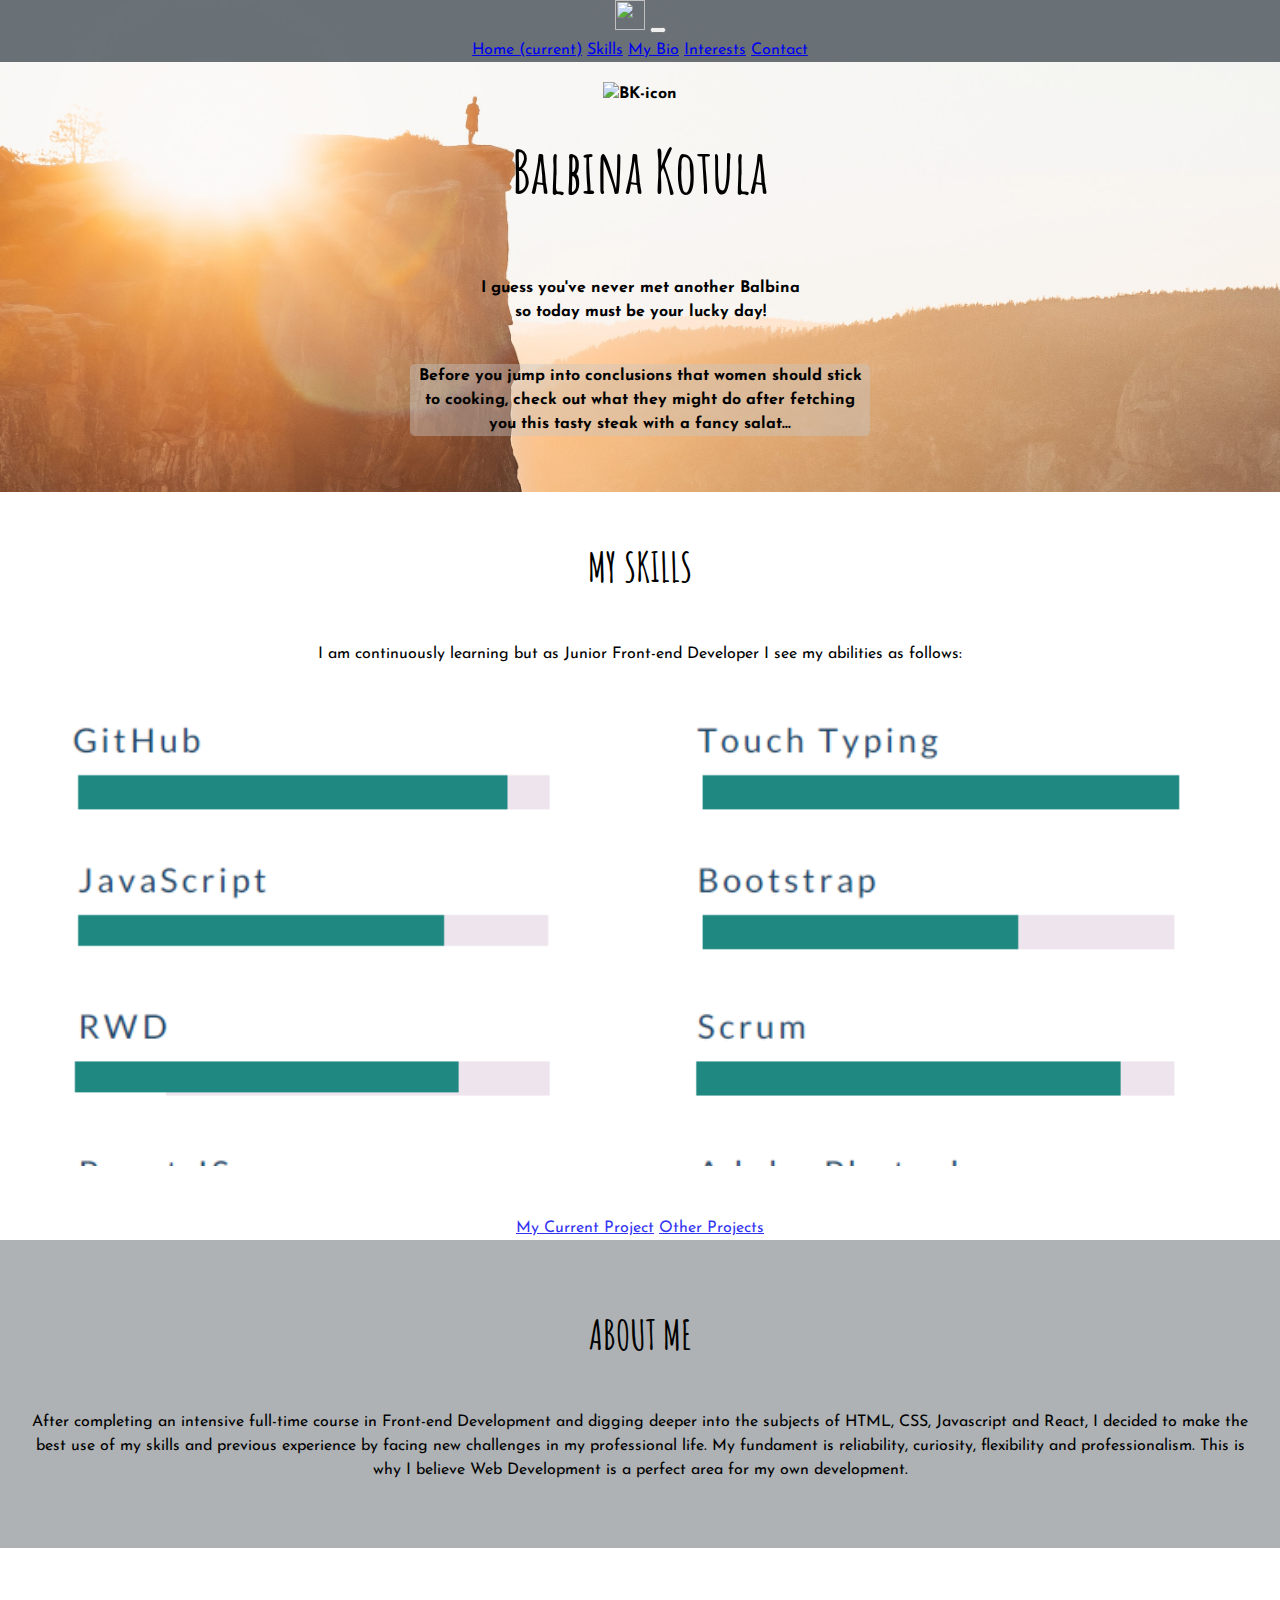
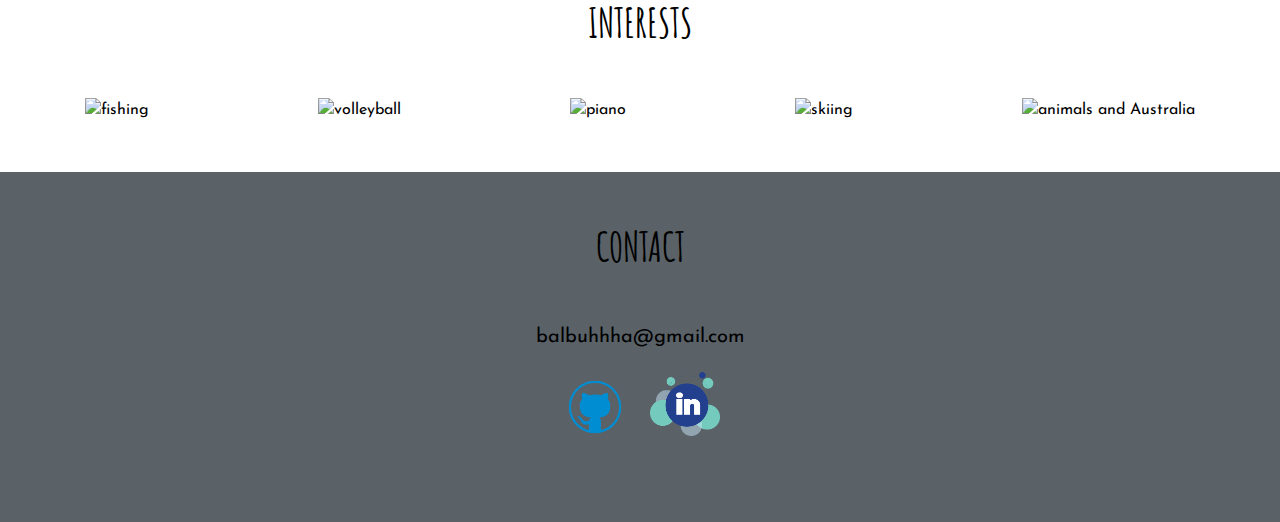
==== index.html @ 908f4a0d "added content in footer" ====
<!DOCTYPE html>
<html lang="en">

<head>
  <meta charset="UTF-8">
  <meta name="viewport" content="width=device-width, initial-scale=1.0">
  <meta http-equiv="X-UA-Compatible" content="ie=edge">
  <title>Balbina Kotula</title>
  <link rel="stylesheet" href="https://stackpath.bootstrapcdn.com/bootstrap/4.1.3/css/bootstrap.min.css" integrity="sha384-MCw98/SFnGE8fJT3GXwEOngsV7Zt27NXFoaoApmYm81iuXoPkFOJwJ8ERdknLPMO"
    crossorigin="anonymous">
  <link rel="stylesheet" href="normalize.css">
  <link rel="stylesheet" href="main.css">
  <link href="https://fonts.googleapis.com/css?family=Josefin+Sans" rel="stylesheet">
  <link href="https://fonts.googleapis.com/css?family=Amatic+SC" rel="stylesheet">



</head>

<body>
  <div class="parallax background-01">
    <nav class="navbar sticky-top navbar-expand-lg navbar-dark">
      <a class="navbar-brand">
        <img src="images/BK-icon.png" width="30" height="30" alt="">
      </a>
      <button class="navbar-toggler" type="button" data-toggle="collapse" data-target="#navbarNavAltMarkup"
        aria-controls="navbarNavAltMarkup" aria-expanded="false" aria-label="Toggle navigation">
        <span class="navbar-toggler-icon"></span>
      </button>
      <div class="collapse navbar-collapse" id="navbarNavAltMarkup">
        <div class="navbar-nav">
          <a class="nav-item nav-link active" href="#header">Home <span class="sr-only">(current)</span></a>
          <a class="nav-item nav-link" href="#skills">Skills</a>
          <a class="nav-item nav-link" href="#about-me">My Bio</a>
          <a class="nav-item nav-link" href="#interests">Interests</a>
          <a class="nav-item nav-link" href="#contact">Contact</a>
        </div>
      </div>
    </nav>

    <header>
      <div id="header">
        <img src="images/BK-icon.png" alt="BK-icon">
        <h1>Balbina Kotula</h1>
        <p>I guess you've never met another Balbina <br>so today must be your lucky day!<br><br></p>
        <div class="header__introduction">
          <p>Before you jump into conclusions that women should stick to cooking,
            check out what they might do after fetching you this tasty steak with a fancy salat...</p>
        </div>
      </div>
    </header>

  </div>

  <main>
    <div id="skills">
      <div class="background-02">
        <div class="skills">
          <h2>MY SKILLS</h2>
          <p>I am continuously learning but as Junior Front-end Developer I see my abilities as follows:</p>
          <div class="skills__img">
          </div>
        </div>
        <div class="skills__links">
          <a href="http://krety-zaglady.jfdd10.is-academy.pl/" class="btn btn-dark btn-lg btn-block" role="button">My
            Current
            Project</a>
          <a href="https://github.com/Balbuhhha" class="btn btn-secondary btn-lg btn-block" role="button">Other
            Projects</a>
        </div>
      </div>
    </div>
  </main>

  <section>
    <div id="about-me">
      <div class="about-me__content">
        <h2>ABOUT ME</h2>
        <p>After completing an intensive full-time course in Front-end Development and digging deeper into the subjects
          of HTML, CSS, Javascript and React, I decided to make the best use of my skills and previous experience by
          facing new challenges in my professional life.
          My fundament is reliability, curiosity, flexibility and professionalism. This is why I believe Web
          Development is a perfect area for my own development.</p>
      </div>
    </div>
  </section>

  <section>
    <div id="interests">
      <span>
        <h2>INTERESTS</h2>
      </span>
      <img src="images/01.fishing.png" alt="fishing">
      <img src="images/02.volleyball.png" alt="volleyball">
      <img src="images/03. piano.png" alt="piano">
      <img src="images/04.skiing.png" alt="skiing">
      <img src="images/05. Australia and animals.png" alt="animals and Australia">
    </div>
  </section>


  <footer>
    <div id="contact">
      <span>
        <h2>CONTACT</h2>
      </span>
      <span>
        <a>balbuhhha@gmail.com</a>
      </span>
      <a href="http://github.com/Balbuhhha" class="github"><img src="images/if_github_683980.png"></a>
      <a href="http://linkedin.com/in/balbina-kotula-26346074" class="linkedin"><img src="images/linkedin_logo.png"></a>
    </div>
  </footer>



  <script src="https://code.jquery.com/jquery-3.3.1.slim.min.js" integrity="sha384-q8i/X+965DzO0rT7abK41JStQIAqVgRVzpbzo5smXKp4YfRvH+8abtTE1Pi6jizo"
    crossorigin="anonymous"></script>
  <script src="https://cdnjs.cloudflare.com/ajax/libs/popper.js/1.14.3/umd/popper.min.js" integrity="sha384-ZMP7rVo3mIykV+2+9J3UJ46jBk0WLaUAdn689aCwoqbBJiSnjAK/l8WvCWPIPm49"
    crossorigin="anonymous"></script>
  <script src="https://stackpath.bootstrapcdn.com/bootstrap/4.1.3/js/bootstrap.min.js" integrity="sha384-ChfqqxuZUCnJSK3+MXmPNIyE6ZbWh2IMqE241rYiqJxyMiZ6OW/JmZQ5stwEULTy"
    crossorigin="anonymous"></script>
</body>

</html>
---- main.css ----
body {
    font-family: 'Josefin Sans', sans-serif;
    font-size: 16px;
    line-height: 1.5;
    letter-spacing: 0px;
    text-align: center;
}

.background-01 {
    background: url(images/body\ background.jpg) no-repeat center;
    background-size: cover;
    display: flex;
    flex-direction: column;
    align-items: center;
}

.background-02 {
  background: white;
}

nav {
    width: 100%;
    background-color: rgba(90,98,104,.9);
    
}

a[class^="btn btn-"] {
  width: 300px;
  opacity: 0.8;
  margin: 0 auto;
  margin-bottom: 30px;
}

.skills__img {
  width: 100%;
  height: 50vh; /*sprawdź co innego tu można, żeby się nie rozciągało przy każdej zmianie*/
  background: url("images/skills__img.png") no-repeat center;
  background-size: 100%; 
  margin: 50px auto;
}

h1, h2 {
    font-weight: bold;
    font-family: 'Amatic SC', cursive;
    font-size: 60px;
    line-height: 50px;
    letter-spacing: 0px;
    margin-bottom: 80px;
}

h2 {
  margin: 50px auto;
  font-size: 40px;
}

header {
  margin-top: 20px;
  margin: 0 auto;
  margin-bottom: 20px;
  padding: 20px;
  font-weight: bold;
  box-sizing: border-box;
  text-align: center;
  max-width: 500px;
}

.header__introduction {
    background-color: rgba(200,200,200,0.4);
    border-radius: 5px;
}

section:first-of-type {
  width: 100%;
  height: auto;
  background-color: rgb(174, 178, 180);
} 

.about-me__content {
  padding: 20px;
  padding-bottom: 50px;
}

section:last-of-type {
  width: 100%;
  height: auto;
  background-color: #fff;
  padding-bottom: 50px;
}

#interests {
  display: flex;
  flex-wrap: wrap;
  justify-content: space-around;
  align-items: center;
}
#interests span, #contact span {
  width: 100%;
  display: block;
}
#interests > img {
  position: relative;
  display: block;
}

footer {
  width: 100%;
  height: auto;
  background-color: rgba(90,98,104);
  padding-bottom: 50px;
} 

#contact {
  display: flex;
  flex-wrap: wrap;
  justify-content: center;
}

footer a {
  display: block;
  font-family: 'Josefin Sans', sans-serif;
  font-size: 20px;
  line-height: 1.5;
  letter-spacing: 0px;
  margin-bottom: 20px;
}

footer img {
  width: 70px;
  margin: 0 10px;
}
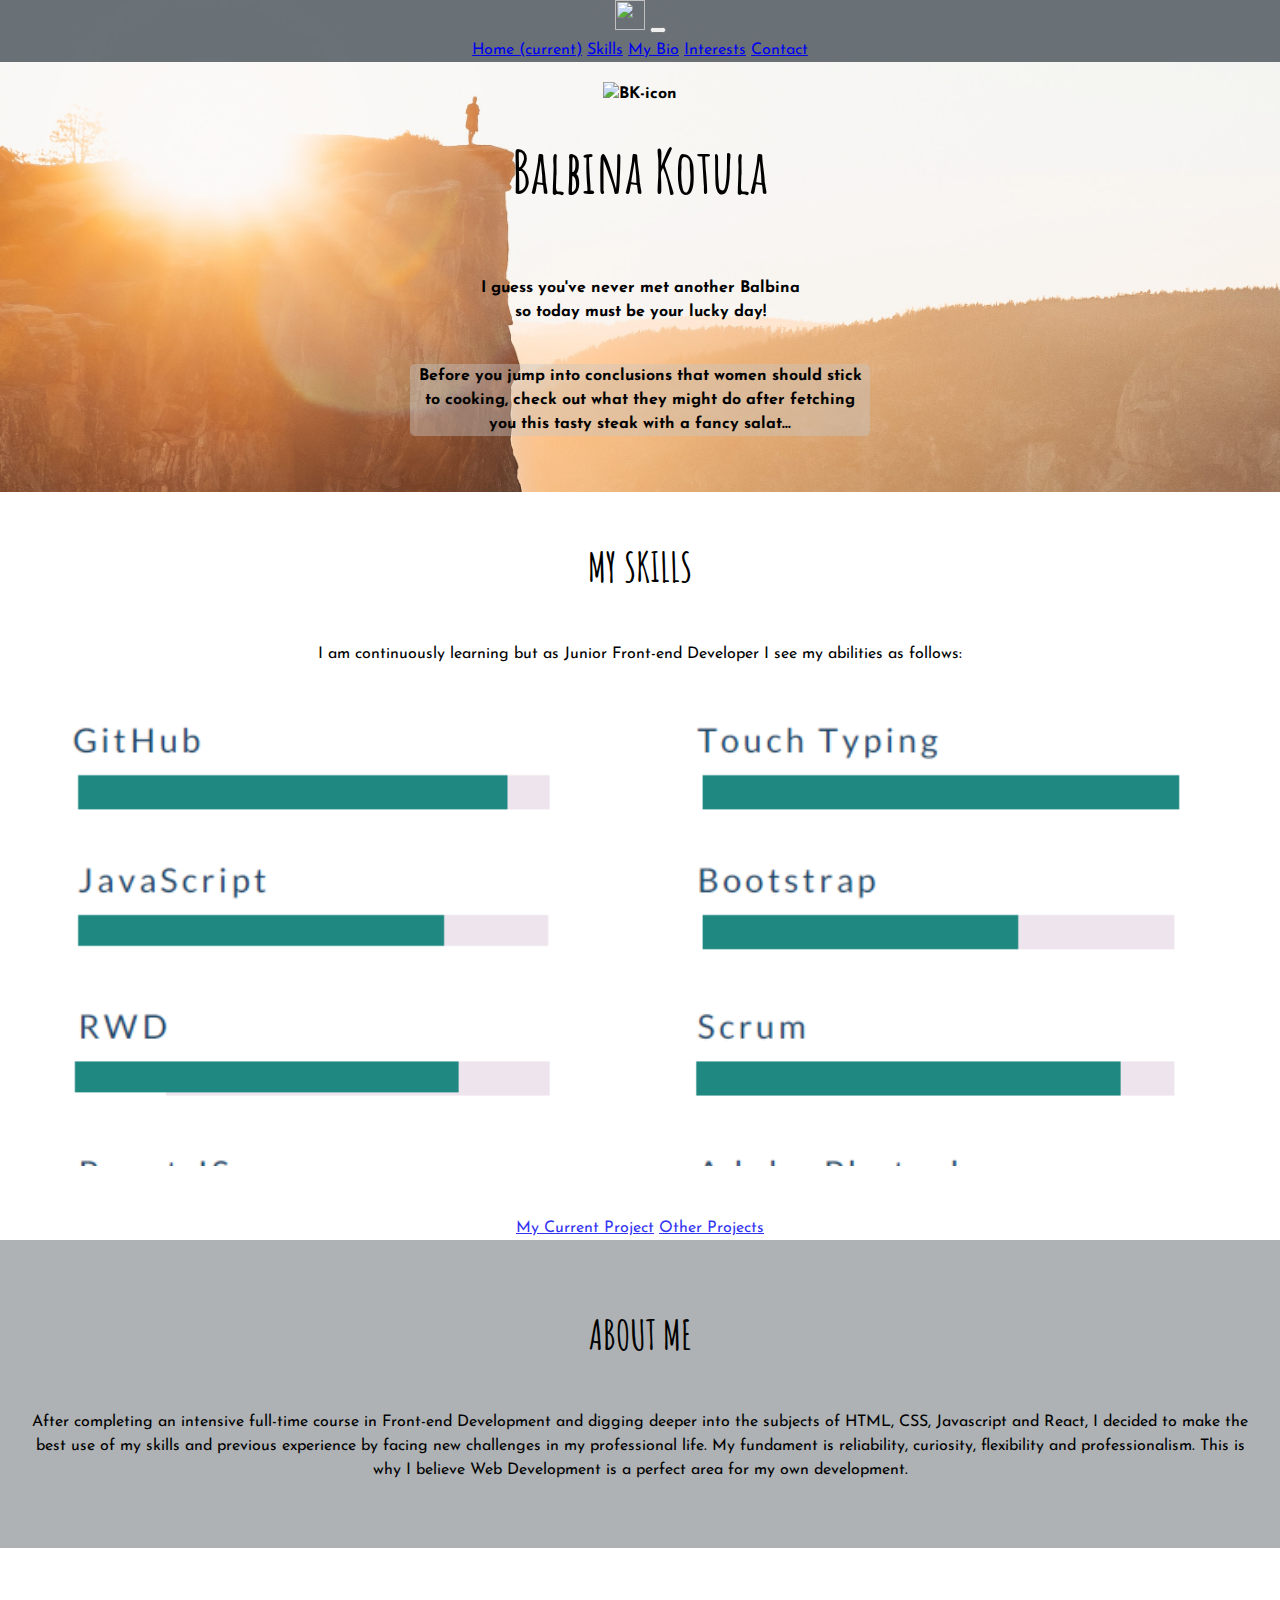
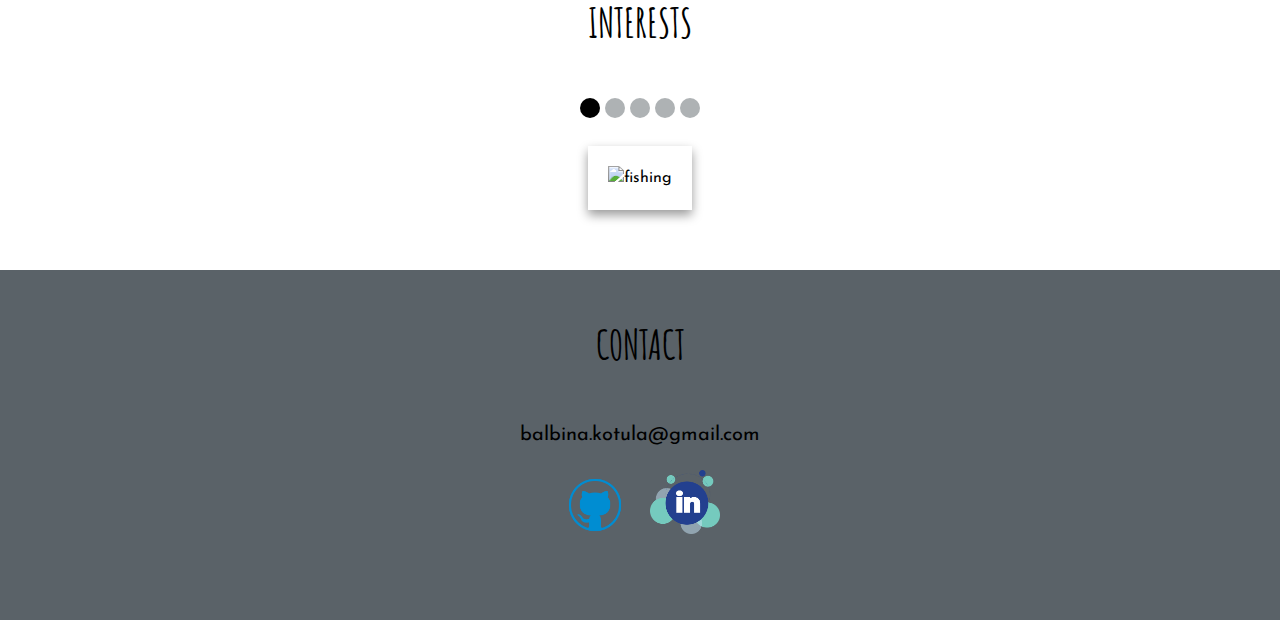
==== commit 02e454ec: "interests slider navigation and items prepared" ====
--- a/index.html
+++ b/index.html
@@ -90,11 +90,25 @@
       <span>
         <h2>INTERESTS</h2>
       </span>
-      <img src="images/01.fishing.png" alt="fishing">
-      <img src="images/02.volleyball.png" alt="volleyball">
-      <img src="images/03. piano.png" alt="piano">
-      <img src="images/04.skiing.png" alt="skiing">
-      <img src="images/05. Australia and animals.png" alt="animals and Australia">
+
+      <div class="interests__navigation">
+        <span class="active"></span>
+        <span></span>
+        <span></span>
+        <span></span>
+        <span></span>
+      </div>
+      <div class="interests__carousel">
+        <div class="interests__previous-button"></div>
+        <div class="interests__next-button"></div>
+        <div class="interests-items">
+        <img src="images/01.fishing.png" alt="fishing">
+        <img src="images/02.volleyball.png" alt="volleyball">
+        <img src="images/03. piano.png" alt="piano">
+        <img src="images/04.skiing.png" alt="skiing">
+        <img src="images/05. Australia and animals.png" alt="animals and Australia">
+      </div>
+      </div>
     </div>
   </section>
 
@@ -105,7 +119,7 @@
         <h2>CONTACT</h2>
       </span>
       <span>
-        <a>balbuhhha@gmail.com</a>
+        <a>balbina.kotula@gmail.com</a>
       </span>
       <a href="http://github.com/Balbuhhha" class="github"><img src="images/if_github_683980.png"></a>
       <a href="http://linkedin.com/in/balbina-kotula-26346074" class="linkedin"><img src="images/linkedin_logo.png"></a>
--- a/main.css
+++ b/main.css
@@ -89,17 +89,70 @@
 
 #interests {
   display: flex;
+  flex-direction: column;
   flex-wrap: wrap;
   justify-content: space-around;
   align-items: center;
 }
-#interests span, #contact span {
+#contact span {
   width: 100%;
   display: block;
 }
 #interests > img {
   position: relative;
   display: block;
+}
+
+.interests__navigation span {
+  padding: 10px;
+  margin-bottom: 20px;
+  display: inline-block;
+  background: rgb(174, 178, 180);
+  border-radius: 50px;
+}
+
+.interests__navigation .active {
+  background: black;
+}
+
+.interests__next-button {
+  border-left-color: rgba(90,98,104);
+  right: -30px;
+}
+
+.interests__previous-button {
+  border-right-color: rgba(90,98,104);
+  left: -40px;
+}
+
+.interests__carousel {
+  position: relative;
+}
+
+.interests-items img {
+  display: none;
+  background: white;
+  padding: 20px;
+  box-sizing: border-box;
+  width: 100%;
+  margin-bottom: 10px;
+  box-shadow: 0 5px 10px rgba(0,0,0,0.4);
+}
+
+.interests-items img:first-child {
+  display: block;
+  opacity: 1;
+  animation: show 3s;
+}
+
+@keyframes show {
+  0% {
+    opacity: 0;
+  }
+
+  100% {
+    opacity: 1;
+  }
 }
 
 footer {
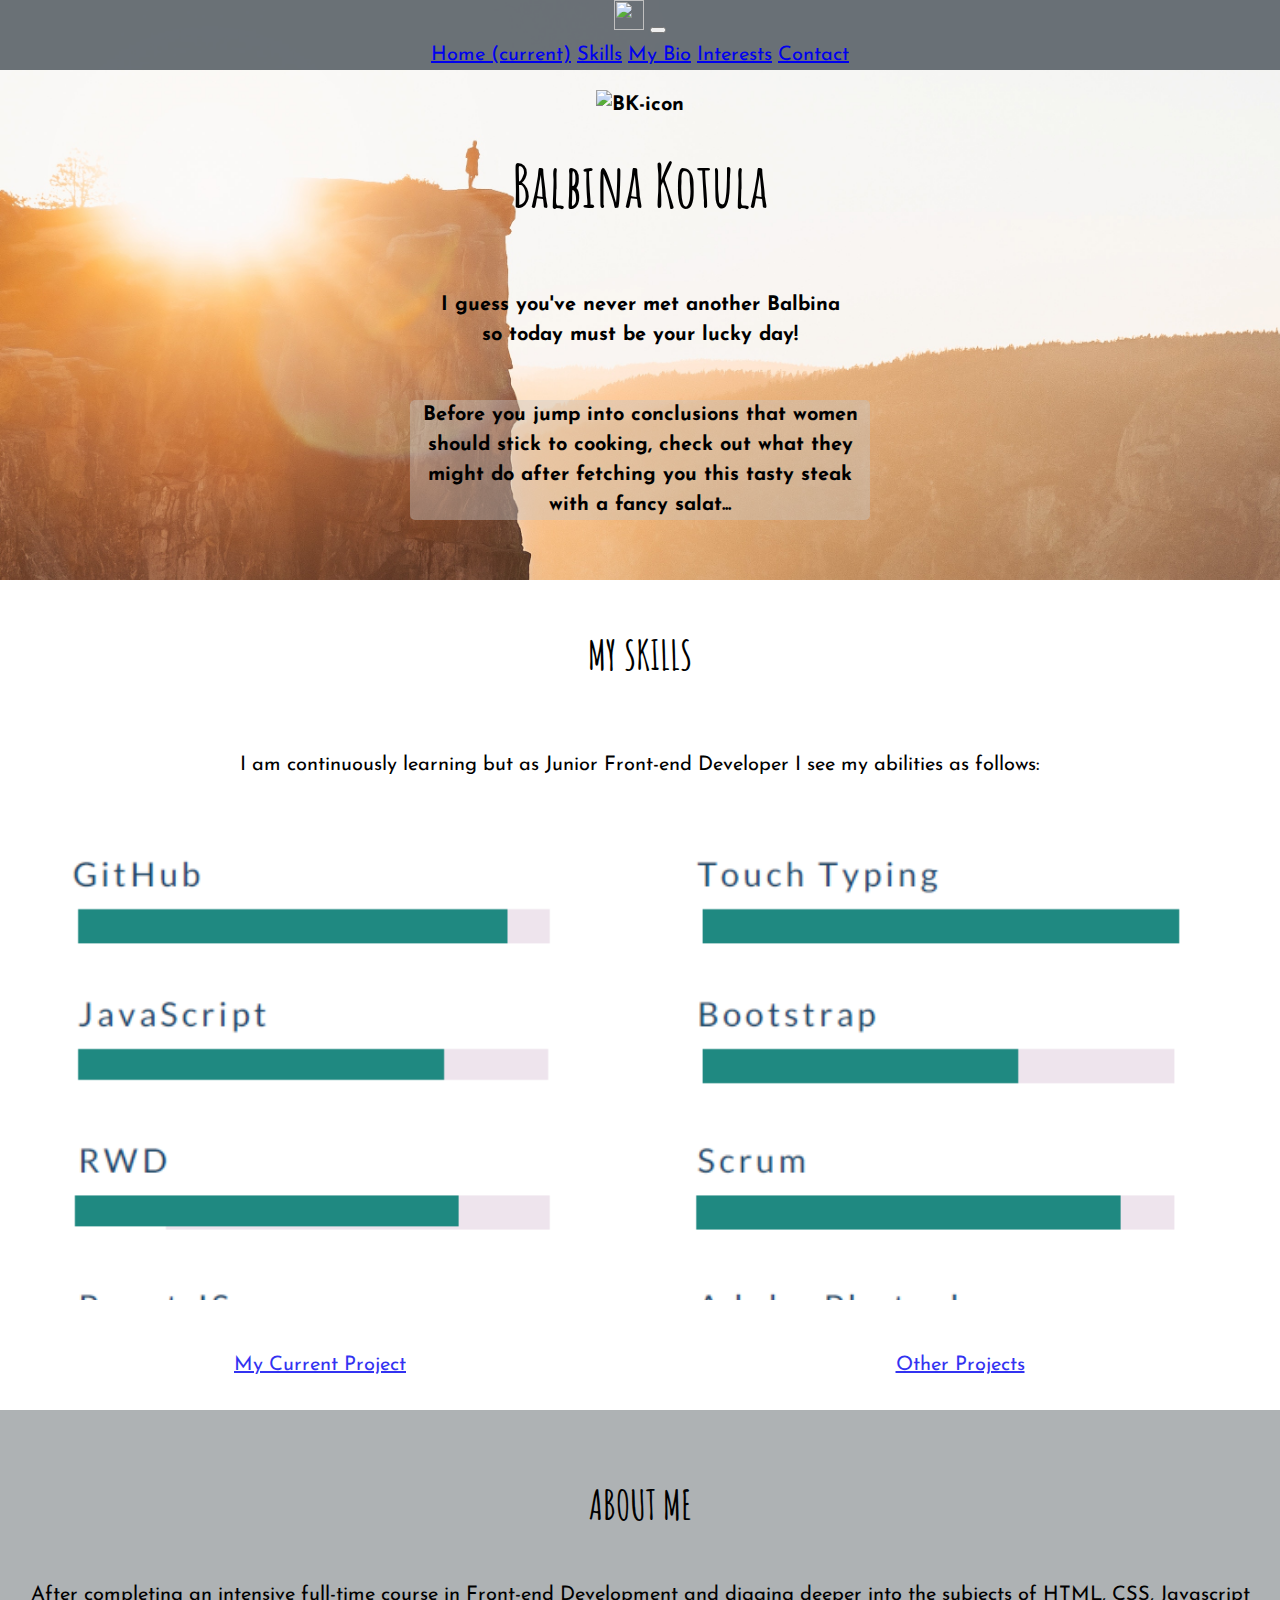
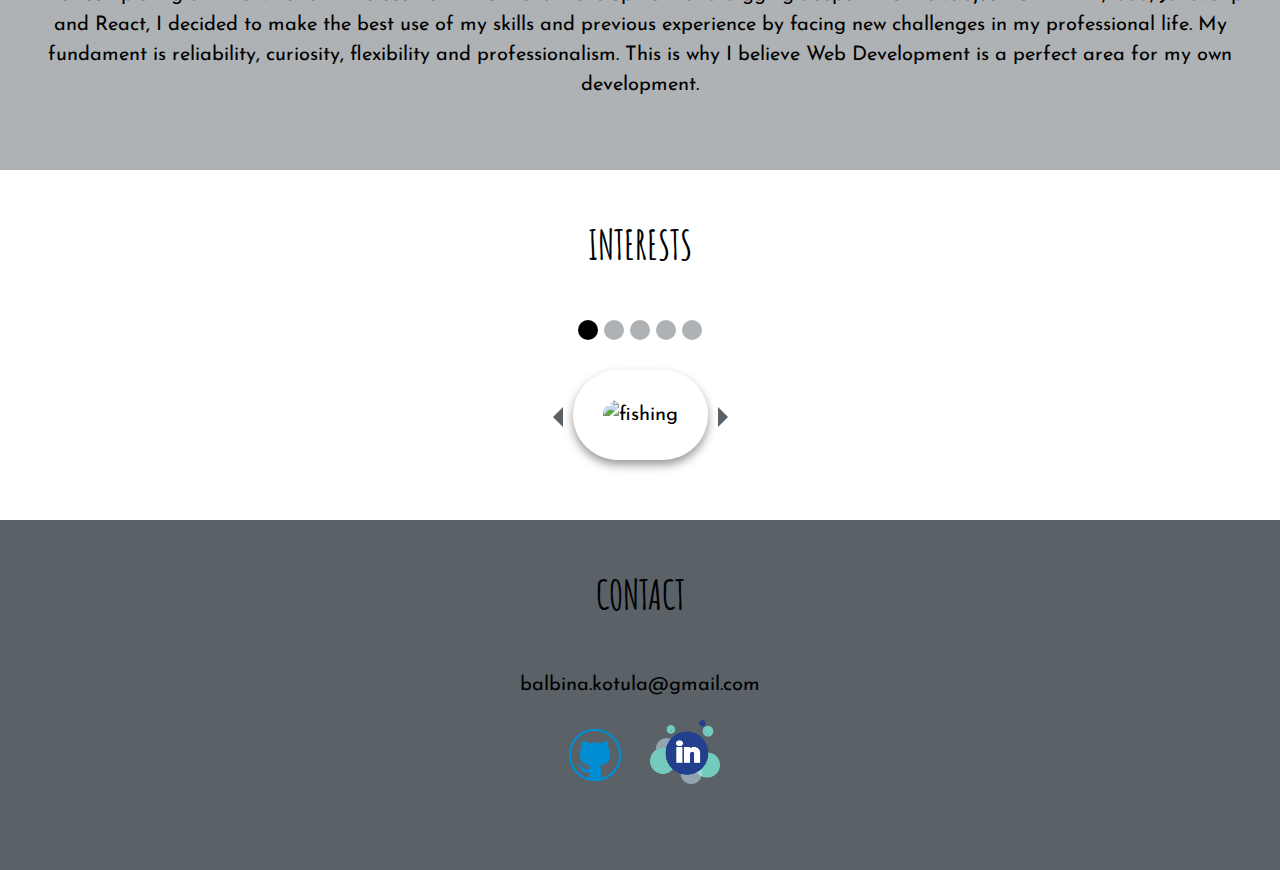
==== commit 749bba8e: "fixed skills section on small screens and desktop" ====
--- a/index.html
+++ b/index.html
@@ -10,8 +10,10 @@
     crossorigin="anonymous">
   <link rel="stylesheet" href="normalize.css">
   <link rel="stylesheet" href="main.css">
+  <link rel="stylesheet" href="main.desktop.css">
   <link href="https://fonts.googleapis.com/css?family=Josefin+Sans" rel="stylesheet">
   <link href="https://fonts.googleapis.com/css?family=Amatic+SC" rel="stylesheet">
+  
 
 
 
@@ -127,7 +129,7 @@
   </footer>
 
 
-
+  <script src="carousel.js"></script>
   <script src="https://code.jquery.com/jquery-3.3.1.slim.min.js" integrity="sha384-q8i/X+965DzO0rT7abK41JStQIAqVgRVzpbzo5smXKp4YfRvH+8abtTE1Pi6jizo"
     crossorigin="anonymous"></script>
   <script src="https://cdnjs.cloudflare.com/ajax/libs/popper.js/1.14.3/umd/popper.min.js" integrity="sha384-ZMP7rVo3mIykV+2+9J3UJ46jBk0WLaUAdn689aCwoqbBJiSnjAK/l8WvCWPIPm49"
--- a/main.css
+++ b/main.css
@@ -29,6 +29,12 @@
   opacity: 0.8;
   margin: 0 auto;
   margin-bottom: 30px;
+}
+
+.skills {
+  display: flex;
+  flex-direction: column;
+  align-items: center;
 }
 
 .skills__img {
@@ -115,6 +121,18 @@
   background: black;
 }
 
+.interests__previous-button,
+.interests__next-button {
+  display: inline-block;
+  width: 0;
+  margin: 7px 0 0 10px;
+  border: 10px solid transparent;
+  position: absolute;
+  top: calc(50% - 20px);
+  cursor: pointer;
+  vertical-align: top;
+}
+
 .interests__next-button {
   border-left-color: rgba(90,98,104);
   right: -30px;
@@ -132,17 +150,18 @@
 .interests-items img {
   display: none;
   background: white;
-  padding: 20px;
+  padding: 30px;
   box-sizing: border-box;
   width: 100%;
   margin-bottom: 10px;
   box-shadow: 0 5px 10px rgba(0,0,0,0.4);
+  border-radius: 50px;
 }
 
 .interests-items img:first-child {
   display: block;
   opacity: 1;
-  animation: show 3s;
+  animation: show 1.5s;
 }
 
 @keyframes show {
--- a/main.desktop.css
+++ b/main.desktop.css
@@ -0,0 +1,24 @@
+@media only screen and (min-width: 640px) {
+  body {
+    font-size: 20px;
+    line-height: 1.5;
+    letter-spacing: 0px;
+    text-align: center;
+  }
+
+  .skills__links {
+    display: flex;
+    justify-content: center;
+  }
+
+  .btn-block+.btn-block {
+    margin-top: 0px;
+  }
+
+
+
+
+
+
+
+}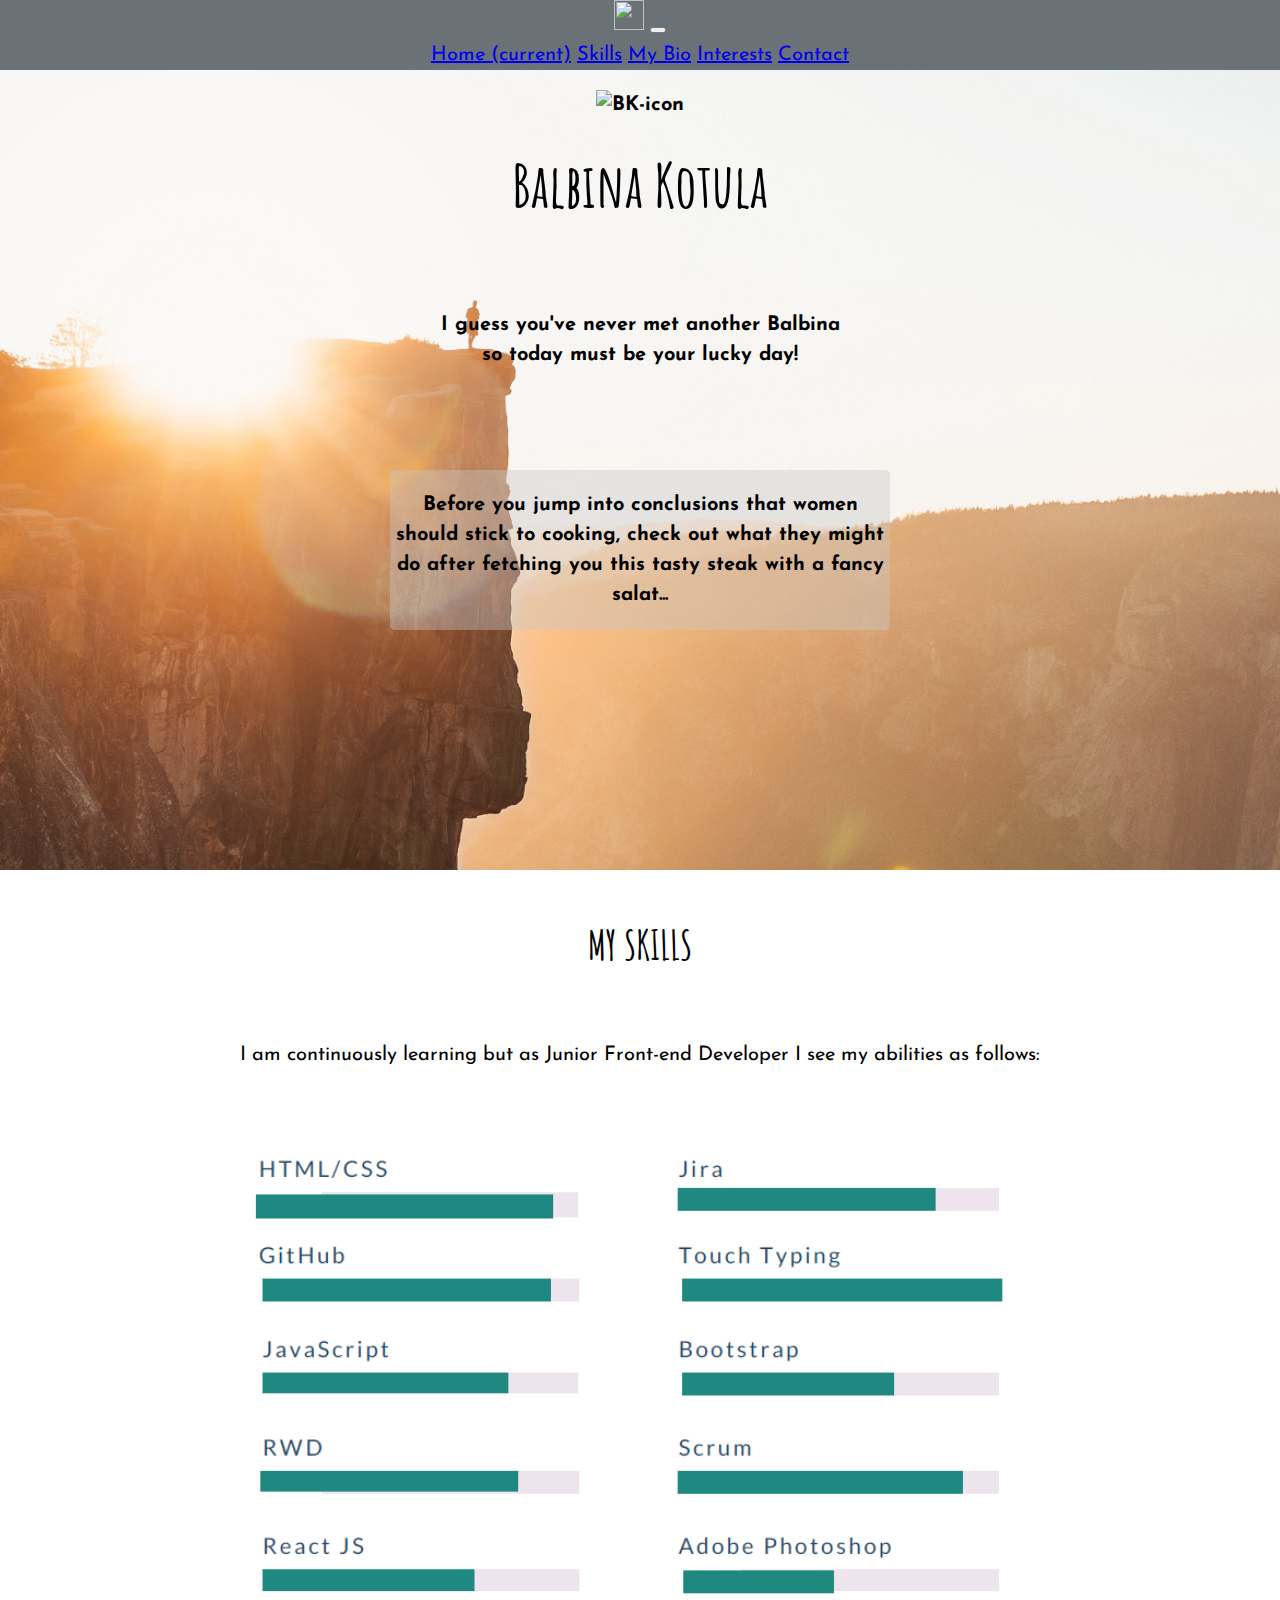
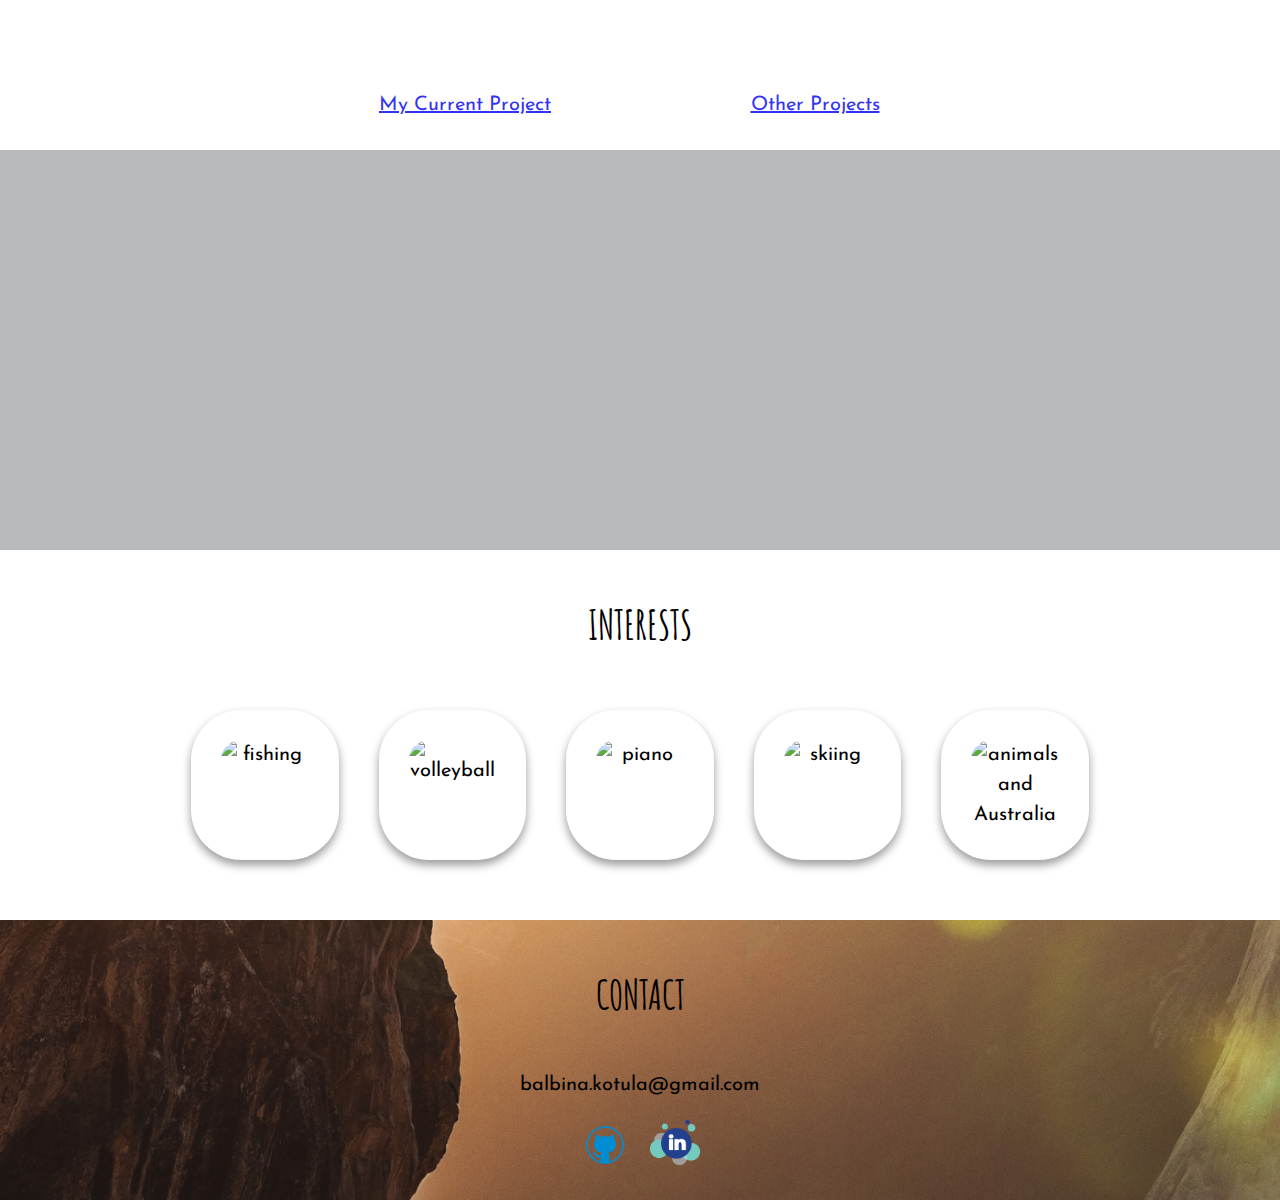
==== commit 6c494ba0: "contact nav link fixed" ====
--- a/index.html
+++ b/index.html
@@ -13,34 +13,36 @@
   <link rel="stylesheet" href="main.desktop.css">
   <link href="https://fonts.googleapis.com/css?family=Josefin+Sans" rel="stylesheet">
   <link href="https://fonts.googleapis.com/css?family=Amatic+SC" rel="stylesheet">
-  
+
 
 
 
 </head>
 
 <body>
-  <div class="parallax background-01">
-    <nav class="navbar sticky-top navbar-expand-lg navbar-dark">
-      <a class="navbar-brand">
-        <img src="images/BK-icon.png" width="30" height="30" alt="">
-      </a>
-      <button class="navbar-toggler" type="button" data-toggle="collapse" data-target="#navbarNavAltMarkup"
-        aria-controls="navbarNavAltMarkup" aria-expanded="false" aria-label="Toggle navigation">
-        <span class="navbar-toggler-icon"></span>
-      </button>
-      <div class="collapse navbar-collapse" id="navbarNavAltMarkup">
-        <div class="navbar-nav">
-          <a class="nav-item nav-link active" href="#header">Home <span class="sr-only">(current)</span></a>
-          <a class="nav-item nav-link" href="#skills">Skills</a>
-          <a class="nav-item nav-link" href="#about-me">My Bio</a>
-          <a class="nav-item nav-link" href="#interests">Interests</a>
-          <a class="nav-item nav-link" href="#contact">Contact</a>
-        </div>
+  <nav class="navbar sticky-top navbar-expand-lg navbar-dark">
+    <a class="navbar-brand">
+      <img src="images/BK-icon.png" width="30" height="30" alt="">
+    </a>
+    <button class="navbar-toggler" type="button" data-toggle="collapse" data-target="#navbarNavAltMarkup" aria-controls="navbarNavAltMarkup"
+      aria-expanded="false" aria-label="Toggle navigation">
+      <span class="navbar-toggler-icon"></span>
+    </button>
+    <div class="collapse navbar-collapse" id="navbarNavAltMarkup">
+      <div class="navbar-nav">
+        <a class="nav-item nav-link active" href="#header">Home <span class="sr-only">(current)</span></a>
+        <a class="nav-item nav-link" href="#skills">Skills</a>
+        <a class="nav-item nav-link" href="#about-me">My Bio</a>
+        <a class="nav-item nav-link" href="#interests">Interests</a>
+        <a class="nav-item nav-link" href="#contact">Contact</a>
       </div>
-    </nav>
+    </div>
+  </nav>
 
-    <header>
+  <header>
+    <div class="parallax background-01">
+
+
       <div id="header">
         <img src="images/BK-icon.png" alt="BK-icon">
         <h1>Balbina Kotula</h1>
@@ -50,7 +52,8 @@
             check out what they might do after fetching you this tasty steak with a fancy salat...</p>
         </div>
       </div>
-    </header>
+    </div>
+  </header>
 
   </div>
 
@@ -76,13 +79,16 @@
 
   <section>
     <div id="about-me">
-      <div class="about-me__content">
-        <h2>ABOUT ME</h2>
-        <p>After completing an intensive full-time course in Front-end Development and digging deeper into the subjects
-          of HTML, CSS, Javascript and React, I decided to make the best use of my skills and previous experience by
-          facing new challenges in my professional life.
-          My fundament is reliability, curiosity, flexibility and professionalism. This is why I believe Web
-          Development is a perfect area for my own development.</p>
+      <div class="background-about-me">
+        <div class="about-me__content">
+          <h2>ABOUT ME</h2>
+          <p>After completing an intensive full-time course in Front-end Development and digging deeper into the
+            subjects
+            of HTML, CSS, Javascript and React, I decided to make the best use of my skills and previous experience by
+            facing new challenges in my professional life.
+            My fundament is reliability, curiosity, flexibility and professionalism. This is why I believe Web
+            Development is a perfect area for my own development.</p>
+        </div>
       </div>
     </div>
   </section>
@@ -104,31 +110,43 @@
         <div class="interests__previous-button"></div>
         <div class="interests__next-button"></div>
         <div class="interests-items">
-        <img src="images/01.fishing.png" alt="fishing">
-        <img src="images/02.volleyball.png" alt="volleyball">
-        <img src="images/03. piano.png" alt="piano">
-        <img src="images/04.skiing.png" alt="skiing">
-        <img src="images/05. Australia and animals.png" alt="animals and Australia">
+          <img src="images/01.fishing.png" alt="fishing">
+          <img src="images/02.volleyball.png" alt="volleyball">
+          <img src="images/03. piano.png" alt="piano">
+          <img src="images/04.skiing.png" alt="skiing">
+          <img src="images/05. Australia and animals.png" alt="animals and Australia">
+        </div>
       </div>
+      <div class="interests__all">
+        <div class="interests-items-all">
+          <img src="images/01.fishing.png" alt="fishing">
+          <img src="images/02.volleyball.png" alt="volleyball">
+          <img src="images/03. piano.png" alt="piano">
+          <img src="images/04.skiing.png" alt="skiing">
+          <img src="images/05. Australia and animals.png" alt="animals and Australia">
+        </div>
       </div>
     </div>
   </section>
 
 
   <footer>
-    <div id="contact">
-      <span>
-        <h2>CONTACT</h2>
-      </span>
-      <span>
-        <a>balbina.kotula@gmail.com</a>
-      </span>
-      <a href="http://github.com/Balbuhhha" class="github"><img src="images/if_github_683980.png"></a>
-      <a href="http://linkedin.com/in/balbina-kotula-26346074" class="linkedin"><img src="images/linkedin_logo.png"></a>
+    <div class="background-01-bottom">
+      <div id="contact">
+        <span>
+          <h2>CONTACT</h2>
+        </span>
+        <span>
+          <a>balbina.kotula@gmail.com</a>
+        </span>
+        <a href="http://github.com/Balbuhhha" class="github"><img src="images/if_github_683980.png"></a>
+        <a href="http://linkedin.com/in/balbina-kotula-26346074" class="linkedin"><img src="images/linkedin_logo.png"></a>
+      </div>
     </div>
   </footer>
 
-
+  <script src="nav.js"></script>
+  <!-- <script src="parallax.js"></script> -->
   <script src="carousel.js"></script>
   <script src="https://code.jquery.com/jquery-3.3.1.slim.min.js" integrity="sha384-q8i/X+965DzO0rT7abK41JStQIAqVgRVzpbzo5smXKp4YfRvH+8abtTE1Pi6jizo"
     crossorigin="anonymous"></script>
--- a/main.css
+++ b/main.css
@@ -7,11 +7,9 @@
 }
 
 .background-01 {
-    background: url(images/body\ background.jpg) no-repeat center;
+    background: url(images/body\ background.jpg) no-repeat center fixed;
     background-size: cover;
-    display: flex;
-    flex-direction: column;
-    align-items: center;
+    position: relative;
 }
 
 .background-02 {
@@ -20,8 +18,7 @@
 
 nav {
     width: 100%;
-    background-color: rgba(90,98,104,.9);
-    
+    background-color: rgba(90,98,104,.9);  
 }
 
 a[class^="btn btn-"] {
@@ -29,20 +26,6 @@
   opacity: 0.8;
   margin: 0 auto;
   margin-bottom: 30px;
-}
-
-.skills {
-  display: flex;
-  flex-direction: column;
-  align-items: center;
-}
-
-.skills__img {
-  width: 100%;
-  height: 50vh; /*sprawdź co innego tu można, żeby się nie rozciągało przy każdej zmianie*/
-  background: url("images/skills__img.png") no-repeat center;
-  background-size: 100%; 
-  margin: 50px auto;
 }
 
 h1, h2 {
@@ -59,20 +42,56 @@
   font-size: 40px;
 }
 
-header {
+#header {
+  position: relative;
+  display: flex;
+  flex-direction: column;
+  align-items: center;
   margin-top: 20px;
   margin: 0 auto;
-  margin-bottom: 20px;
   padding: 20px;
   font-weight: bold;
   box-sizing: border-box;
   text-align: center;
-  max-width: 500px;
 }
 
 .header__introduction {
     background-color: rgba(200,200,200,0.4);
     border-radius: 5px;
+    max-width: 500px;
+    margin-top: 50px;
+    margin-bottom: 80px;
+}
+
+.background-about-me {
+  background: url('images/me-black&white.jpg') no-repeat center fixed;
+  background-size: cover;
+}
+
+.about-me__content {
+  height: 650px;
+  display: flex;
+  flex-direction: column;
+  justify-content: flex-end;
+  background: rgba(200,200,200,0.4);
+}
+
+#skills {
+  position: relative;
+}
+
+.skills {
+  display: flex;
+  flex-direction: column;
+  align-items: center;
+}
+
+.skills__img {
+  width: 100%;
+  height: 50vh; /*sprawdź co innego tu można, żeby się nie rozciągało przy każdej zmianie*/
+  background: url("images/skills__img.png") no-repeat center;
+  background-size: 100%; 
+  margin: 50px auto;
 }
 
 section:first-of-type {
@@ -107,6 +126,10 @@
 #interests > img {
   position: relative;
   display: block;
+}
+
+.interests__all {
+  display: none;
 }
 
 .interests__navigation span {
@@ -177,8 +200,8 @@
 footer {
   width: 100%;
   height: auto;
+  overflow: hidden;
   background-color: rgba(90,98,104);
-  padding-bottom: 50px;
 } 
 
 #contact {
@@ -193,10 +216,16 @@
   font-size: 20px;
   line-height: 1.5;
   letter-spacing: 0px;
-  margin-bottom: 20px;
+  padding-bottom: 20px;
 }
 
 footer img {
-  width: 70px;
+  width: 50px;
   margin: 0 10px;
+}
+
+.background-01-bottom {
+  
+  background: url("images/body\ background.jpg") no-repeat bottom fixed;
+  background-size: cover;
 }--- a/main.desktop.css
+++ b/main.desktop.css
@@ -1,4 +1,4 @@
-@media only screen and (min-width: 640px) {
+@media only screen and (min-width: 700px) {
   body {
     font-size: 20px;
     line-height: 1.5;
@@ -6,19 +6,79 @@
     text-align: center;
   }
 
+  #header {
+    height: 800px;
+  }
+
   .skills__links {
     display: flex;
     justify-content: center;
+    max-width: 700px;
+    margin: 0 auto;
+  }
+
+  .skills__img {
+    max-width: 860px;
+    height: 500px;
   }
 
   .btn-block+.btn-block {
     margin-top: 0px;
   }
+  
+  #about-me {
+    height: 400px;
+    overflow: hidden;
+  }
+  .background-about-me {
+    position: relative;
+    background: url('images/wide-me-black-white.jpg') no-repeat right fixed;
+    background-size: cover;
+  }
 
+  .interests__all {
+    display: block;
+  }
+  
+  .interests-items-all {
+    display: flex;
+    justify-content: space-around;
+  }
 
+  @media only screen and (min-width: 700px) and (max-width: 1200px) {
+    .interests-items-all {
+      width: 700px;
+      flex-wrap: wrap;
+      justify-content: center;
+    }
+  }
 
+  .interests-items-all img {
+    background: white;
+    padding: 30px;
+    box-sizing: border-box;
+    max-width: 188px;
+    width: 28%;
+    margin: 10px 20px;
+    box-shadow: 0 5px 10px rgba(0,0,0,0.4);
+    border-radius: 50px;
+  }
 
+  .interests__carousel, .interests__navigation {
+    display: none;
+  }
 
+  footer {
+    height: auto;
+  }
+  
+  @media only screen and (min-width: 700px) {
+    .background-01-bottom {
+      position: relative;
+      background: url("images/body\ background.jpg") no-repeat bottom;
+      background-size: cover;
+    }
+  }  
 
 
 }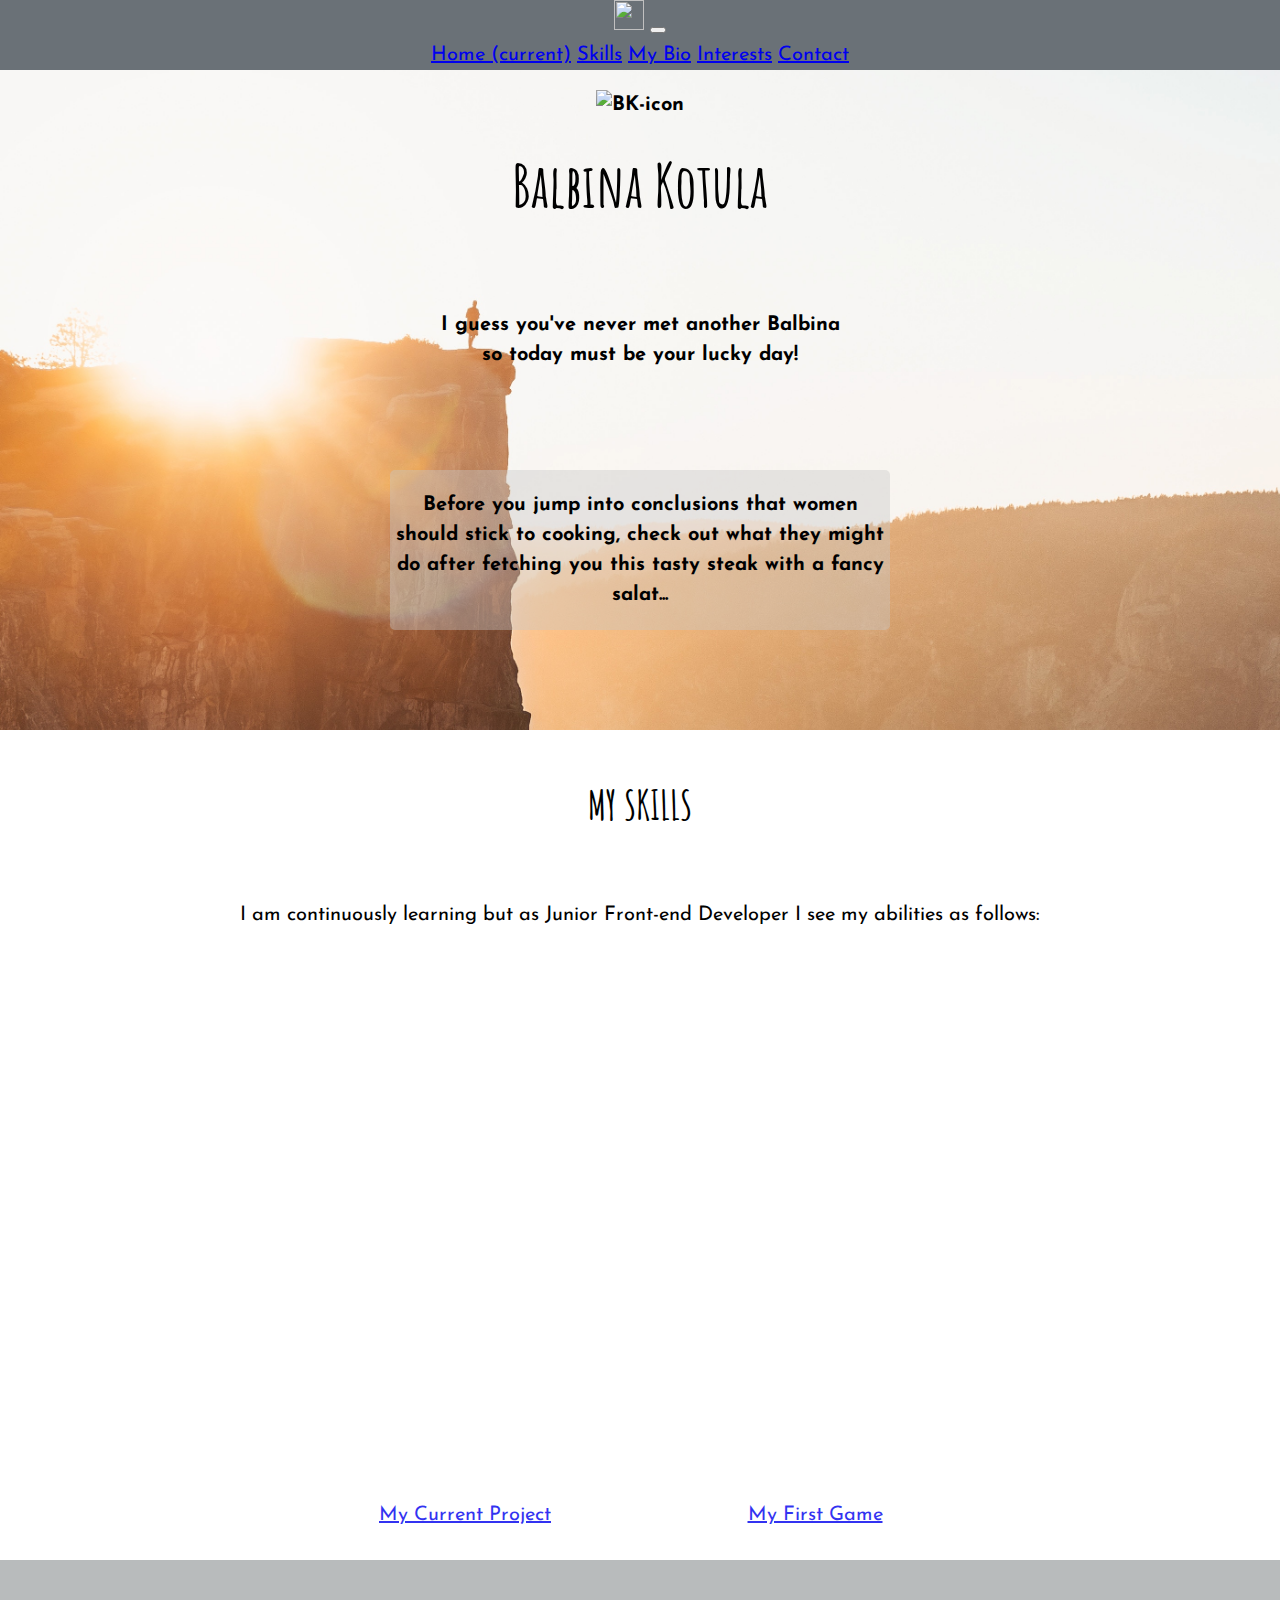
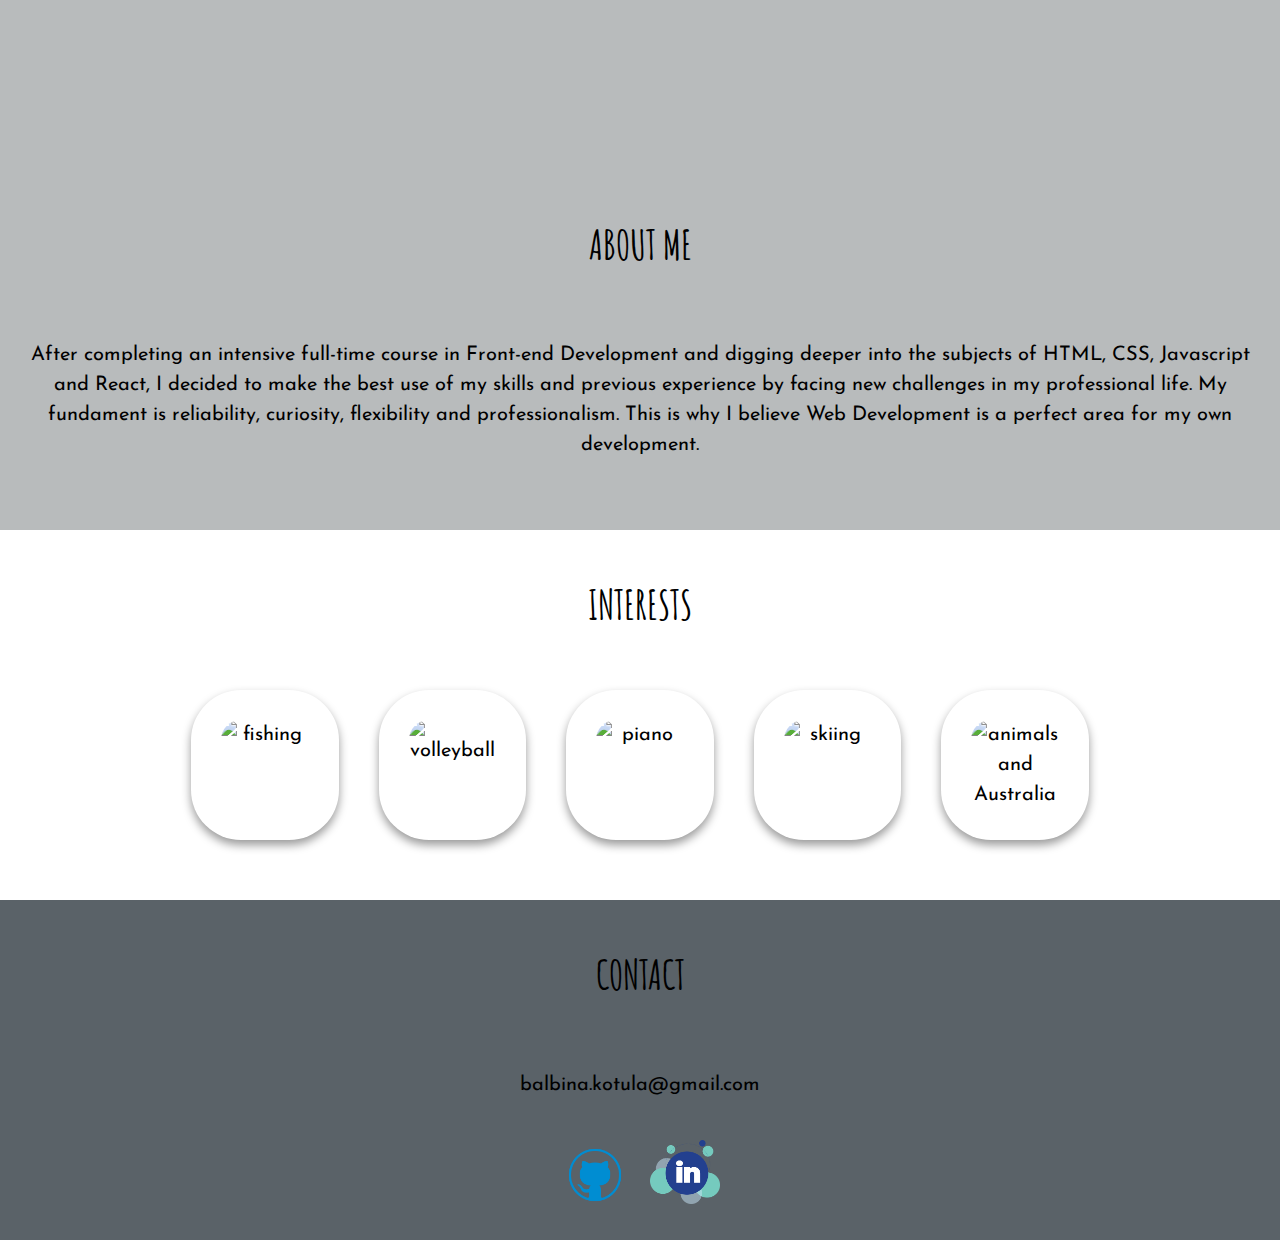
==== commit 7fe051cb: "game kill the mole linked" ====
--- a/index.html
+++ b/index.html
@@ -5,6 +5,13 @@
   <meta charset="UTF-8">
   <meta name="viewport" content="width=device-width, initial-scale=1.0">
   <meta http-equiv="X-UA-Compatible" content="ie=edge">
+  <link rel="apple-touch-icon" sizes="180x180" href="favicon/apple-touch-icon.png">
+  <link rel="icon" type="image/png" sizes="32x32" href="favicon/favicon-32x32.png">
+  <link rel="icon" type="image/png" sizes="16x16" href="favicon/favicon-16x16.png">
+  <link rel="manifest" href="favicon/site.webmanifest">
+  <link rel="mask-icon" href="favicon/safari-pinned-tab.svg" color="#5bbad5">
+  <meta name="msapplication-TileColor" content="#2d89ef">
+  <meta name="theme-color" content="#ffffff">
   <title>Balbina Kotula</title>
   <link rel="stylesheet" href="https://stackpath.bootstrapcdn.com/bootstrap/4.1.3/css/bootstrap.min.css" integrity="sha384-MCw98/SFnGE8fJT3GXwEOngsV7Zt27NXFoaoApmYm81iuXoPkFOJwJ8ERdknLPMO"
     crossorigin="anonymous">
@@ -22,7 +29,7 @@
 <body>
   <nav class="navbar sticky-top navbar-expand-lg navbar-dark">
     <a class="navbar-brand">
-      <img src="images/BK-icon.png" width="30" height="30" alt="">
+      <img src="images/BK-icon2.png" width="30" height="30" alt="">
     </a>
     <button class="navbar-toggler" type="button" data-toggle="collapse" data-target="#navbarNavAltMarkup" aria-controls="navbarNavAltMarkup"
       aria-expanded="false" aria-label="Toggle navigation">
@@ -67,11 +74,11 @@
           </div>
         </div>
         <div class="skills__links">
-          <a href="http://krety-zaglady.jfdd10.is-academy.pl/" class="btn btn-dark btn-lg btn-block" role="button">My
+          <a href="http://krety-zaglady.jfdd10.is-academy.pl/" target="_blank" class="btn btn-dark btn-lg btn-block"
+            role="button">My
             Current
             Project</a>
-          <a href="https://github.com/Balbuhhha" class="btn btn-secondary btn-lg btn-block" role="button">Other
-            Projects</a>
+          <a href="Kill The Mole/index.html" target="_blank" class="btn btn-secondary btn-lg btn-block" role="button">My First Game</a>
         </div>
       </div>
     </div>
@@ -139,8 +146,8 @@
         <span>
           <a>balbina.kotula@gmail.com</a>
         </span>
-        <a href="http://github.com/Balbuhhha" class="github"><img src="images/if_github_683980.png"></a>
-        <a href="http://linkedin.com/in/balbina-kotula-26346074" class="linkedin"><img src="images/linkedin_logo.png"></a>
+        <a href="http://github.com/Balbuhhha" target="_blank" class="github"><img src="images/if_github_683980.png"></a>
+        <a href="http://linkedin.com/in/balbina-kotula-26346074" target="_blank" class="linkedin"><img src="images/linkedin_logo.png"></a>
       </div>
     </div>
   </footer>
--- a/main.desktop.css
+++ b/main.desktop.css
@@ -7,7 +7,7 @@
   }
 
   #header {
-    height: 800px;
+    height: auto;
   }
 
   .skills__links {
@@ -18,8 +18,7 @@
   }
 
   .skills__img {
-    max-width: 860px;
-    height: 500px;
+    visibility: hidden;
   }
 
   .btn-block+.btn-block {
@@ -27,12 +26,19 @@
   }
   
   #about-me {
-    height: 400px;
+    height: auto;
     overflow: hidden;
   }
+
+  .about-me__content {
+    display: flex;
+    flex-direction: column;
+    justify-content: flex-end;
+    height: 500px;
+  }
+
   .background-about-me {
-    position: relative;
-    background: url('images/wide-me-black-white.jpg') no-repeat right fixed;
+    background: url('images/wide-me-black-white.jpg') no-repeat top fixed;
     background-size: cover;
   }
 
@@ -71,14 +77,22 @@
   footer {
     height: auto;
   }
+
+  footer a {
+    padding: 20px 0px;
+  }
+
+  footer img:hover {
+    transform: rotate(10deg);
+  }
+
+  footer img:active {
+    width: 65px;
+  }
+
+  footer img {
+    width: 70px;
+    margin: 0 10px;
+  }
   
-  @media only screen and (min-width: 700px) {
-    .background-01-bottom {
-      position: relative;
-      background: url("images/body\ background.jpg") no-repeat bottom;
-      background-size: cover;
-    }
-  }  
-
-
 }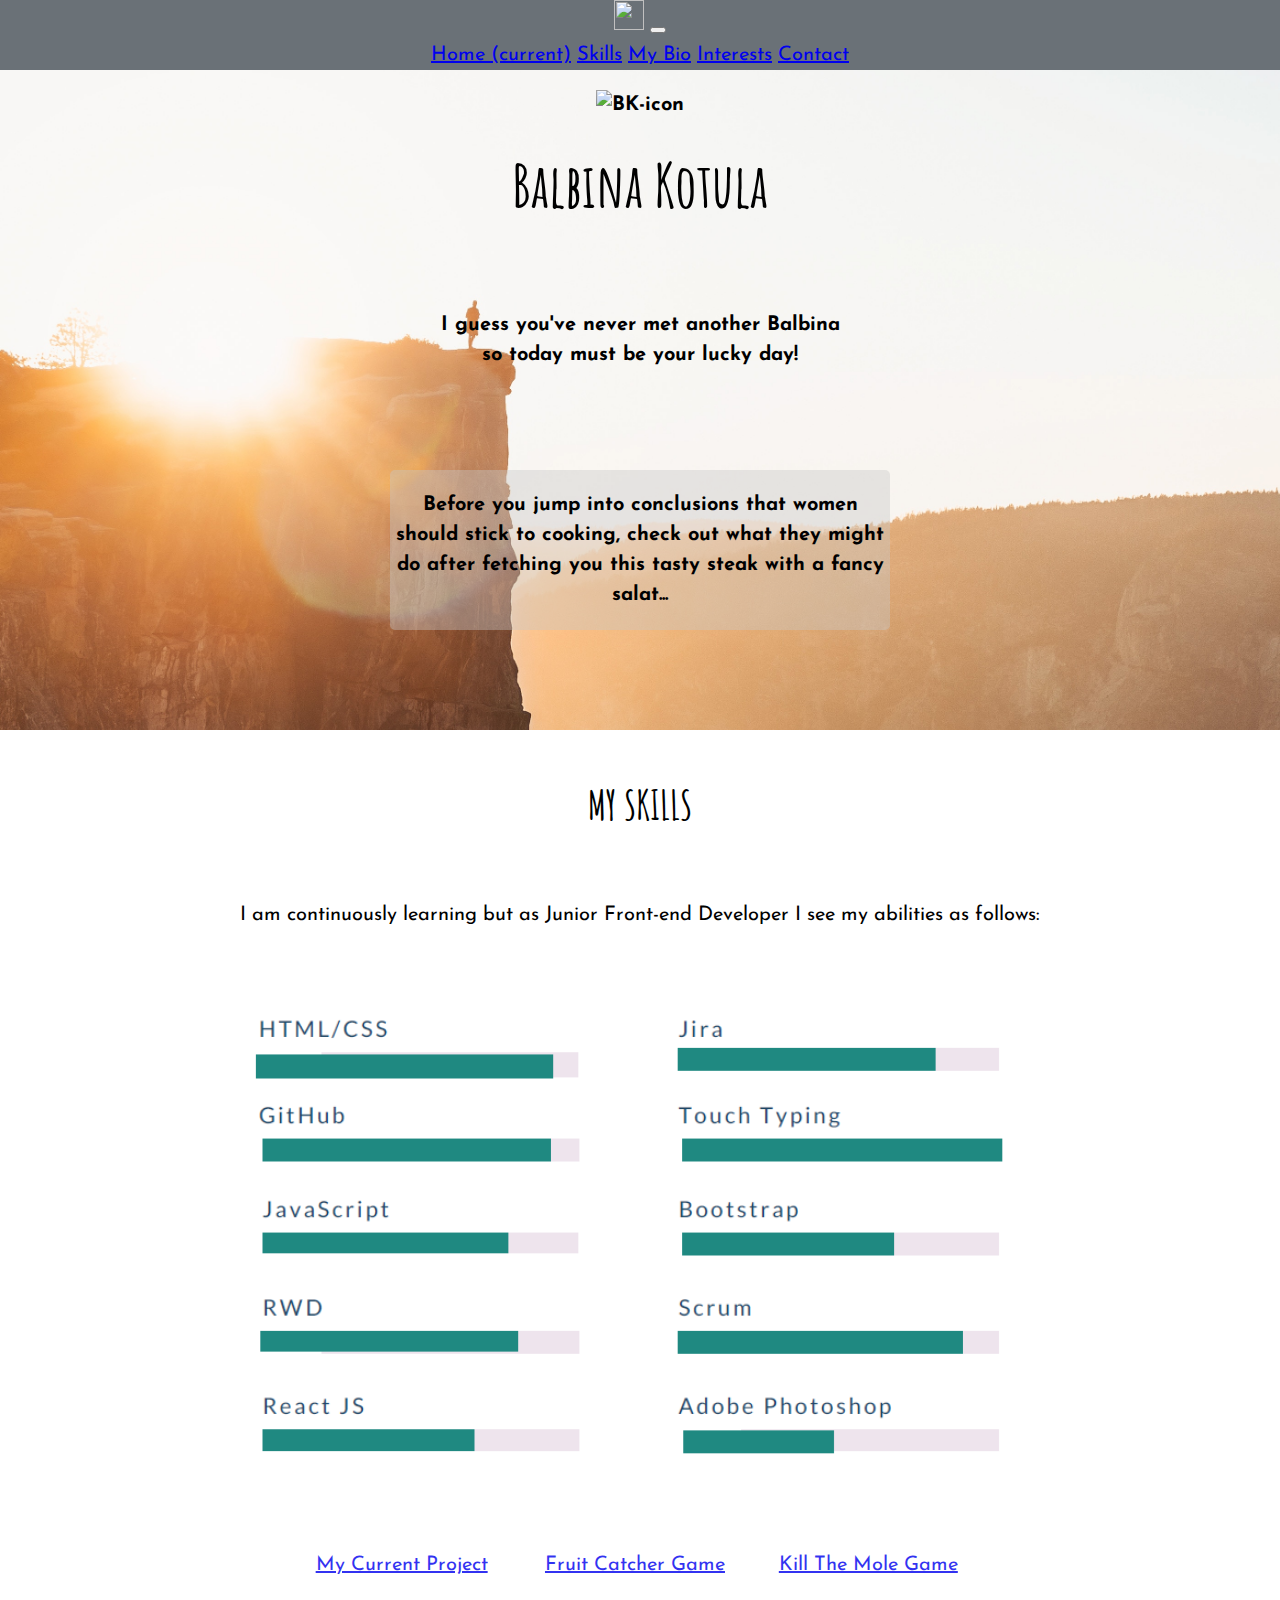
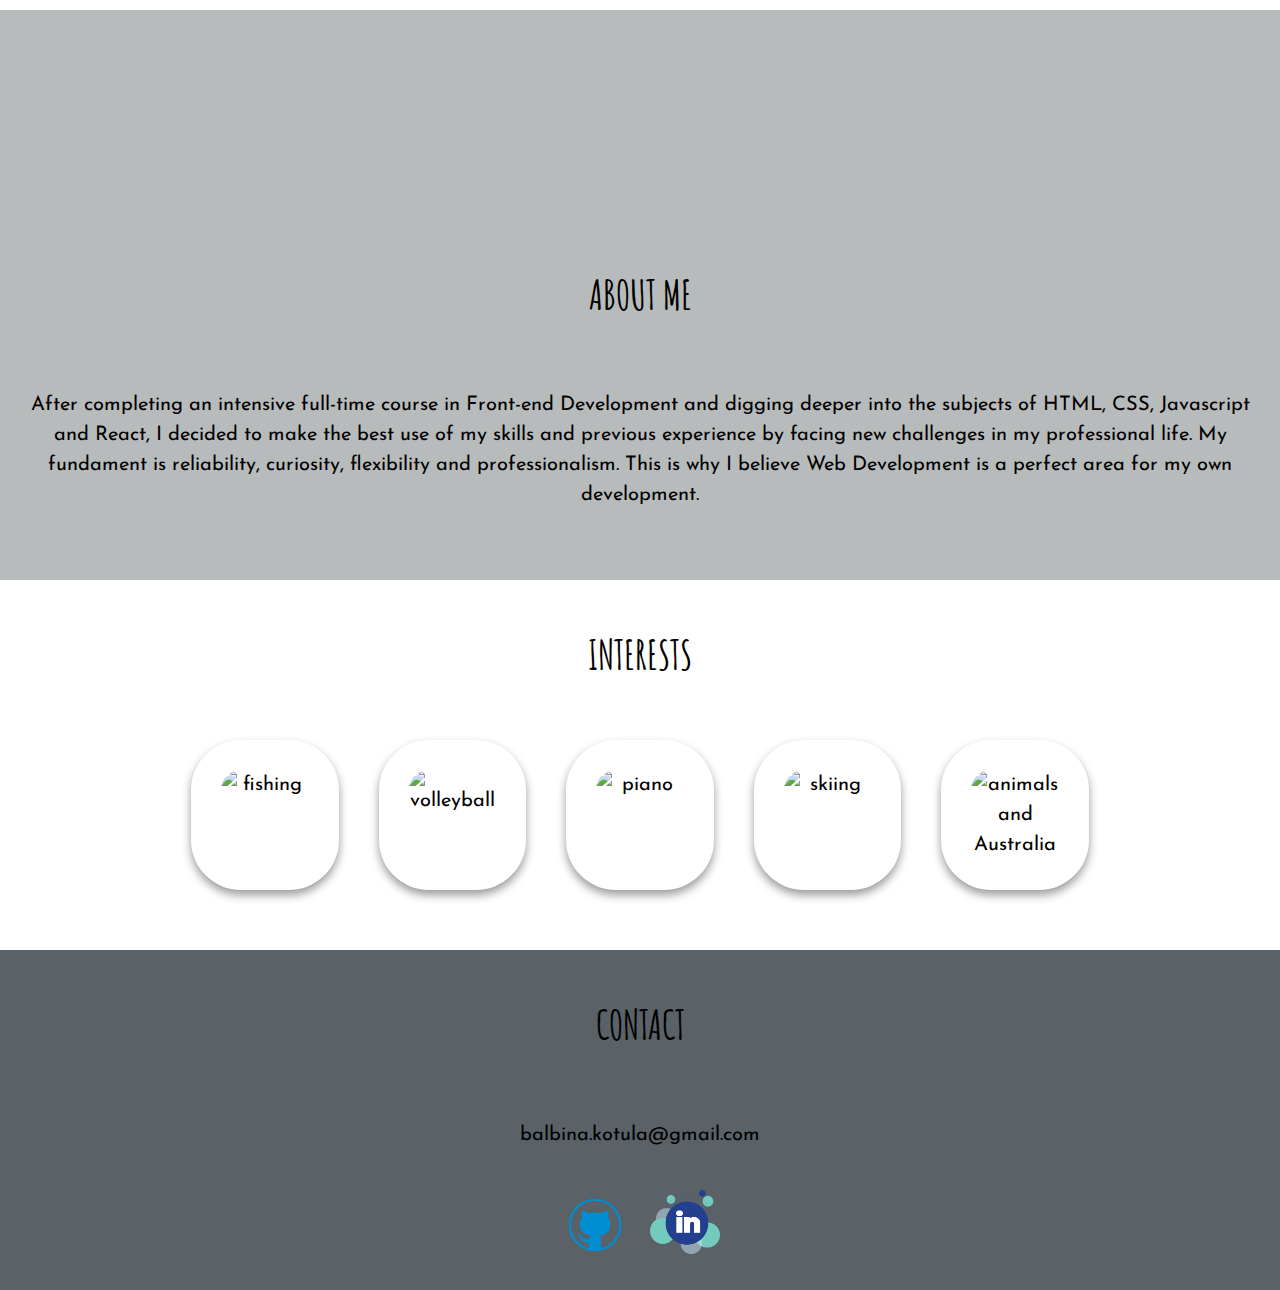
==== commit a123364a: "another game button added in skills" ====
--- a/index.html
+++ b/index.html
@@ -78,7 +78,8 @@
             role="button">My
             Current
             Project</a>
-          <a href="Kill The Mole/index.html" target="_blank" class="btn btn-secondary btn-lg btn-block" role="button">My First Game</a>
+          <a href="./catch-the-fruits/index.html" target="_blank" class="btn btn-secondary btn-lg btn-block" role="button">Fruit Catcher Game</a>
+          <a href="./Kill The Mole/index.html" target="_blank" class="btn btn-dark btn-lg btn-block" role="button">Kill The Mole Game</a>
         </div>
       </div>
     </div>
@@ -146,7 +147,7 @@
         <span>
           <a>balbina.kotula@gmail.com</a>
         </span>
-        <a href="http://github.com/Balbuhhha" target="_blank" class="github"><img src="images/if_github_683980.png"></a>
+        <a href="https://github.com/Balbinak" target="_blank" class="github"><img src="images/if_github_683980.png"></a>
         <a href="http://linkedin.com/in/balbina-kotula-26346074" target="_blank" class="linkedin"><img src="images/linkedin_logo.png"></a>
       </div>
     </div>
@@ -163,4 +164,4 @@
     crossorigin="anonymous"></script>
 </body>
 
-</html>+</html>
--- a/main.desktop.css
+++ b/main.desktop.css
@@ -16,9 +16,14 @@
     max-width: 700px;
     margin: 0 auto;
   }
-
+  
+  a[class^="btn btn-"] {
+    margin-right: 10px;
+  }
+  
   .skills__img {
-    visibility: hidden;
+    max-width: 860px;
+    height: 500px;
   }
 
   .btn-block+.btn-block {
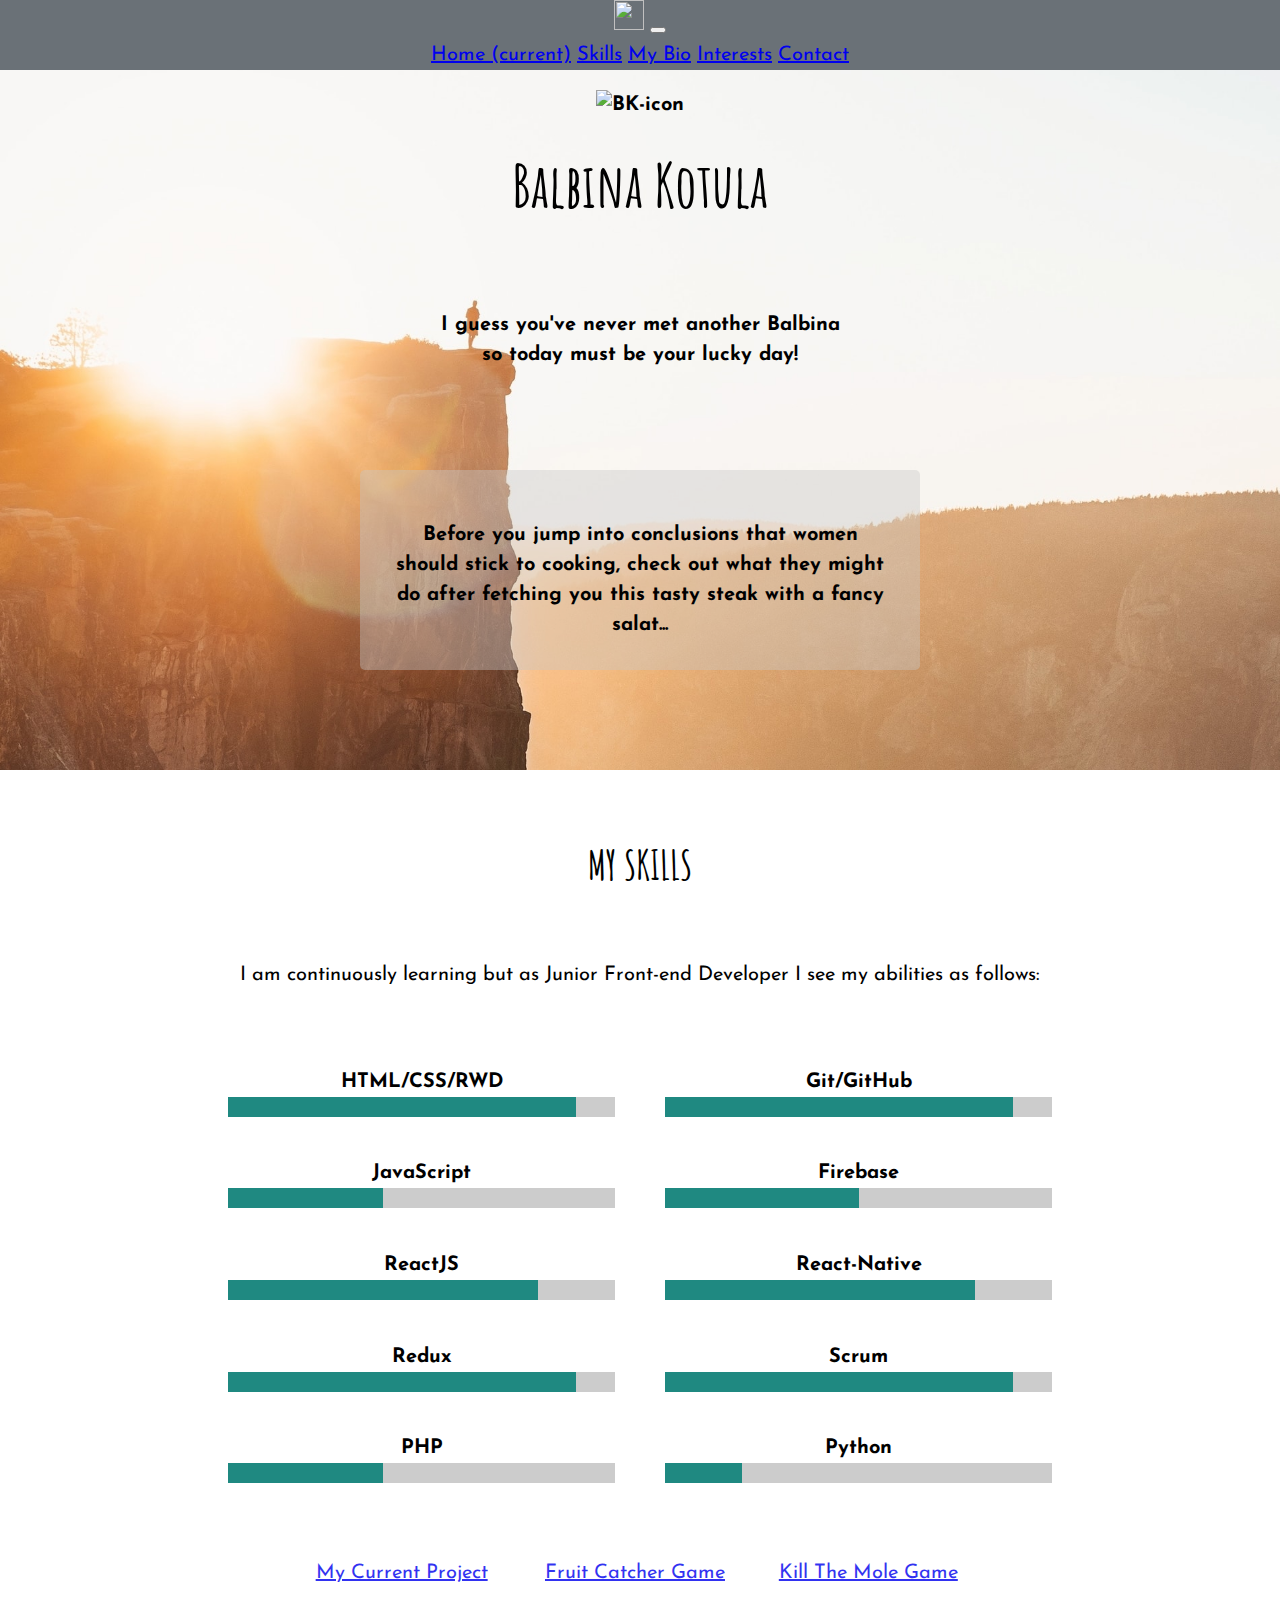
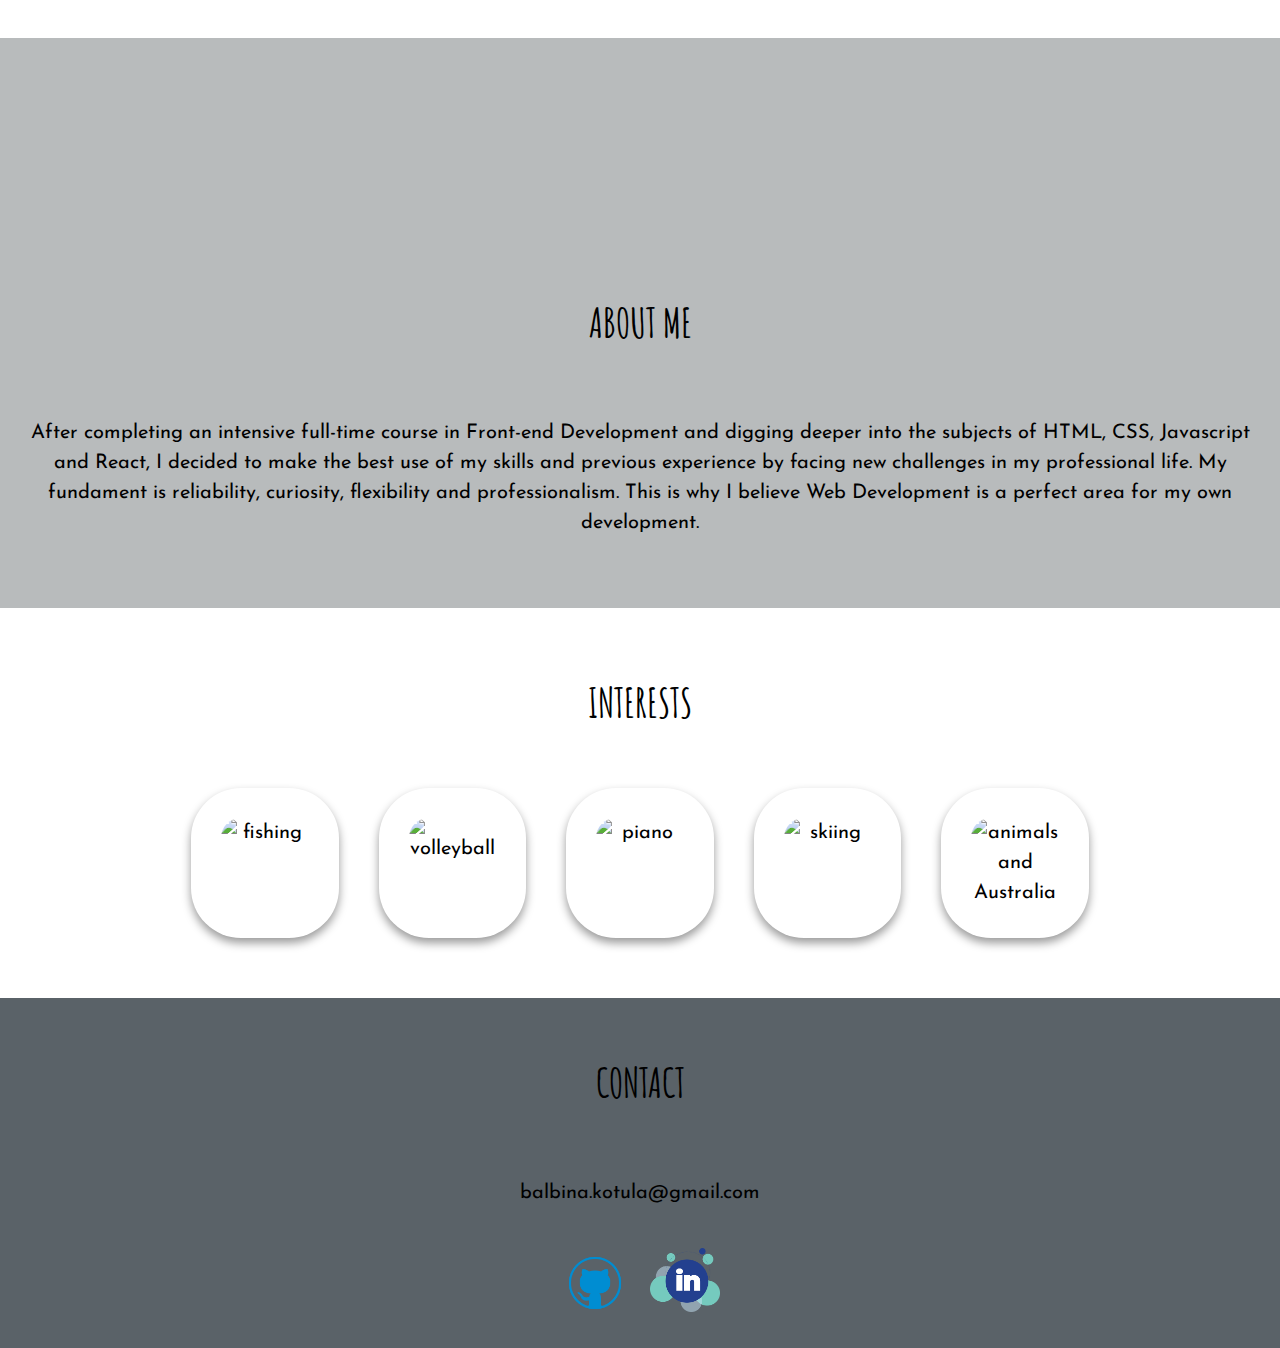
==== commit a99fd292: "Merge pull request #7 from BalbinaK/replace-skills-image-with-html-css" ====
--- a/index.html
+++ b/index.html
@@ -70,7 +70,7 @@
         <div class="skills">
           <h2>MY SKILLS</h2>
           <p>I am continuously learning but as Junior Front-end Developer I see my abilities as follows:</p>
-          <div class="skills__img">
+          <div id="skills__list">           
           </div>
         </div>
         <div class="skills__links">
@@ -78,7 +78,7 @@
             role="button">My
             Current
             Project</a>
-          <a href="./catch-the-fruits/index.html" target="_blank" class="btn btn-secondary btn-lg btn-block" role="button">Fruit Catcher Game</a>
+          <a href="./catch the fruits/index.html" target="_blank" class="btn btn-secondary btn-lg btn-block" role="button">Fruit Catcher Game</a>
           <a href="./Kill The Mole/index.html" target="_blank" class="btn btn-dark btn-lg btn-block" role="button">Kill The Mole Game</a>
         </div>
       </div>
@@ -154,6 +154,7 @@
   </footer>
 
   <script src="nav.js"></script>
+  <script src="skills.js"></script>
   <!-- <script src="parallax.js"></script> -->
   <script src="carousel.js"></script>
   <script src="https://code.jquery.com/jquery-3.3.1.slim.min.js" integrity="sha384-q8i/X+965DzO0rT7abK41JStQIAqVgRVzpbzo5smXKp4YfRvH+8abtTE1Pi6jizo"
--- a/main.css
+++ b/main.css
@@ -1,15 +1,14 @@
 body {
-    font-family: 'Josefin Sans', sans-serif;
-    font-size: 16px;
-    line-height: 1.5;
-    letter-spacing: 0px;
-    text-align: center;
+  font-family: "Josefin Sans", sans-serif;
+  font-size: 16px;
+  line-height: 1.5;
+  letter-spacing: 0px;
+  text-align: center;
 }
 
 .background-01 {
-    background: url(images/body\ background.jpg) no-repeat center fixed;
-    background-size: cover;
-    position: relative;
+  background: url(images/body_background.jpg) no-repeat center fixed;
+  background-size: cover;
 }
 
 .background-02 {
@@ -17,8 +16,8 @@
 }
 
 nav {
-    width: 100%;
-    background-color: rgba(90,98,104,.9);  
+  width: 100%;
+  background-color: rgba(90, 98, 104, 0.9);
 }
 
 a[class^="btn btn-"] {
@@ -28,13 +27,14 @@
   margin-bottom: 30px;
 }
 
-h1, h2 {
-    font-weight: bold;
-    font-family: 'Amatic SC', cursive;
-    font-size: 60px;
-    line-height: 50px;
-    letter-spacing: 0px;
-    margin-bottom: 80px;
+h1,
+h2 {
+  font-weight: bold;
+  font-family: "Amatic SC", cursive;
+  font-size: 60px;
+  line-height: 50px;
+  letter-spacing: 0px;
+  margin-bottom: 80px;
 }
 
 h2 {
@@ -56,15 +56,19 @@
 }
 
 .header__introduction {
-    background-color: rgba(200,200,200,0.4);
-    border-radius: 5px;
-    max-width: 500px;
-    margin-top: 50px;
-    margin-bottom: 80px;
+  background-color: rgba(200, 200, 200, 0.4);
+  border-radius: 5px;
+  max-width: 500px;
+  padding: 30px;
+  margin-top: 50px;
+  margin-bottom: 80px;
+}
+.header__introduction p {
+  margin-bottom: 0;
 }
 
 .background-about-me {
-  background: url('images/me-black&white.jpg') no-repeat center fixed;
+  background: url("images/me-black&white.jpg") no-repeat center fixed;
   background-size: cover;
 }
 
@@ -73,11 +77,11 @@
   display: flex;
   flex-direction: column;
   justify-content: flex-end;
-  background: rgba(200,200,200,0.4);
+  background: rgba(200, 200, 200, 0.4);
 }
 
 #skills {
-  position: relative;
+  margin: 20px;
 }
 
 .skills {
@@ -86,19 +90,60 @@
   align-items: center;
 }
 
-.skills__img {
-  width: 100%;
-  height: 50vh; /*sprawdź co innego tu można, żeby się nie rozciągało przy każdej zmianie*/
-  background: url("images/skills__img.png") no-repeat center;
-  background-size: 100%; 
-  margin: 50px auto;
+#skills__list {
+  display: flex;
+  flex-wrap: wrap;
+  justify-content: center;
+  max-width: 860px;
+  padding-top: 30px;
+  padding-bottom: 60px;
+}
+
+.skill__list_element {
+  display: flex;
+  flex-direction: column;
+  width: 45%;
+  padding-bottom: 15px;
+}
+
+.skill__list_element:nth-child(2n) {
+  margin-left: 50px;
+}
+
+.skill__list_element_title {
+  margin-bottom: 0px;
+  color: #000000;
+}
+
+.skill__level_wrapper {
+  width: 100%;
+  background-color: #cccccc;
+}
+
+.skill__level {
+  height: 20px;
+  background-color: #1f8981;
+}
+
+@media only screen and (max-width: 600px) {
+  #skill__list {
+    justify-content: flex-start;
+  }
+
+  .skill__list_element {
+    width: 51%;
+  }
+
+  .skill__list_element:nth-child(2n) {
+    margin-left: 0px;
+  }
 }
 
 section:first-of-type {
   width: 100%;
   height: auto;
   background-color: rgb(174, 178, 180);
-} 
+}
 
 .about-me__content {
   padding: 20px;
@@ -113,6 +158,7 @@
 }
 
 #interests {
+  padding-top: 20px;
   display: flex;
   flex-direction: column;
   flex-wrap: wrap;
@@ -157,12 +203,12 @@
 }
 
 .interests__next-button {
-  border-left-color: rgba(90,98,104);
+  border-left-color: rgba(90, 98, 104);
   right: -30px;
 }
 
 .interests__previous-button {
-  border-right-color: rgba(90,98,104);
+  border-right-color: rgba(90, 98, 104);
   left: -40px;
 }
 
@@ -177,7 +223,7 @@
   box-sizing: border-box;
   width: 100%;
   margin-bottom: 10px;
-  box-shadow: 0 5px 10px rgba(0,0,0,0.4);
+  box-shadow: 0 5px 10px rgba(0, 0, 0, 0.4);
   border-radius: 50px;
 }
 
@@ -201,10 +247,11 @@
   width: 100%;
   height: auto;
   overflow: hidden;
-  background-color: rgba(90,98,104);
-} 
+  background-color: rgba(90, 98, 104);
+}
 
 #contact {
+  padding-top: 10px;
   display: flex;
   flex-wrap: wrap;
   justify-content: center;
@@ -212,7 +259,7 @@
 
 footer a {
   display: block;
-  font-family: 'Josefin Sans', sans-serif;
+  font-family: "Josefin Sans", sans-serif;
   font-size: 20px;
   line-height: 1.5;
   letter-spacing: 0px;
@@ -225,7 +272,6 @@
 }
 
 .background-01-bottom {
-  
-  background: url("images/body\ background.jpg") no-repeat bottom fixed;
+  background: url("images/body_background.jpg") no-repeat bottom fixed;
   background-size: cover;
-}+}
--- a/main.desktop.css
+++ b/main.desktop.css
@@ -16,20 +16,15 @@
     max-width: 700px;
     margin: 0 auto;
   }
-  
+
+  .btn-block + .btn-block {
+    margin-top: 0px;
+  }
+
   a[class^="btn btn-"] {
     margin-right: 10px;
   }
-  
-  .skills__img {
-    max-width: 860px;
-    height: 500px;
-  }
 
-  .btn-block+.btn-block {
-    margin-top: 0px;
-  }
-  
   #about-me {
     height: auto;
     overflow: hidden;
@@ -43,14 +38,14 @@
   }
 
   .background-about-me {
-    background: url('images/wide-me-black-white.jpg') no-repeat top fixed;
+    background: url("images/wide-me-black-white.jpg") no-repeat top fixed;
     background-size: cover;
   }
 
   .interests__all {
     display: block;
   }
-  
+
   .interests-items-all {
     display: flex;
     justify-content: space-around;
@@ -71,11 +66,12 @@
     max-width: 188px;
     width: 28%;
     margin: 10px 20px;
-    box-shadow: 0 5px 10px rgba(0,0,0,0.4);
+    box-shadow: 0 5px 10px rgba(0, 0, 0, 0.4);
     border-radius: 50px;
   }
 
-  .interests__carousel, .interests__navigation {
+  .interests__carousel,
+  .interests__navigation {
     display: none;
   }
 
@@ -99,5 +95,4 @@
     width: 70px;
     margin: 0 10px;
   }
-  
-}+}
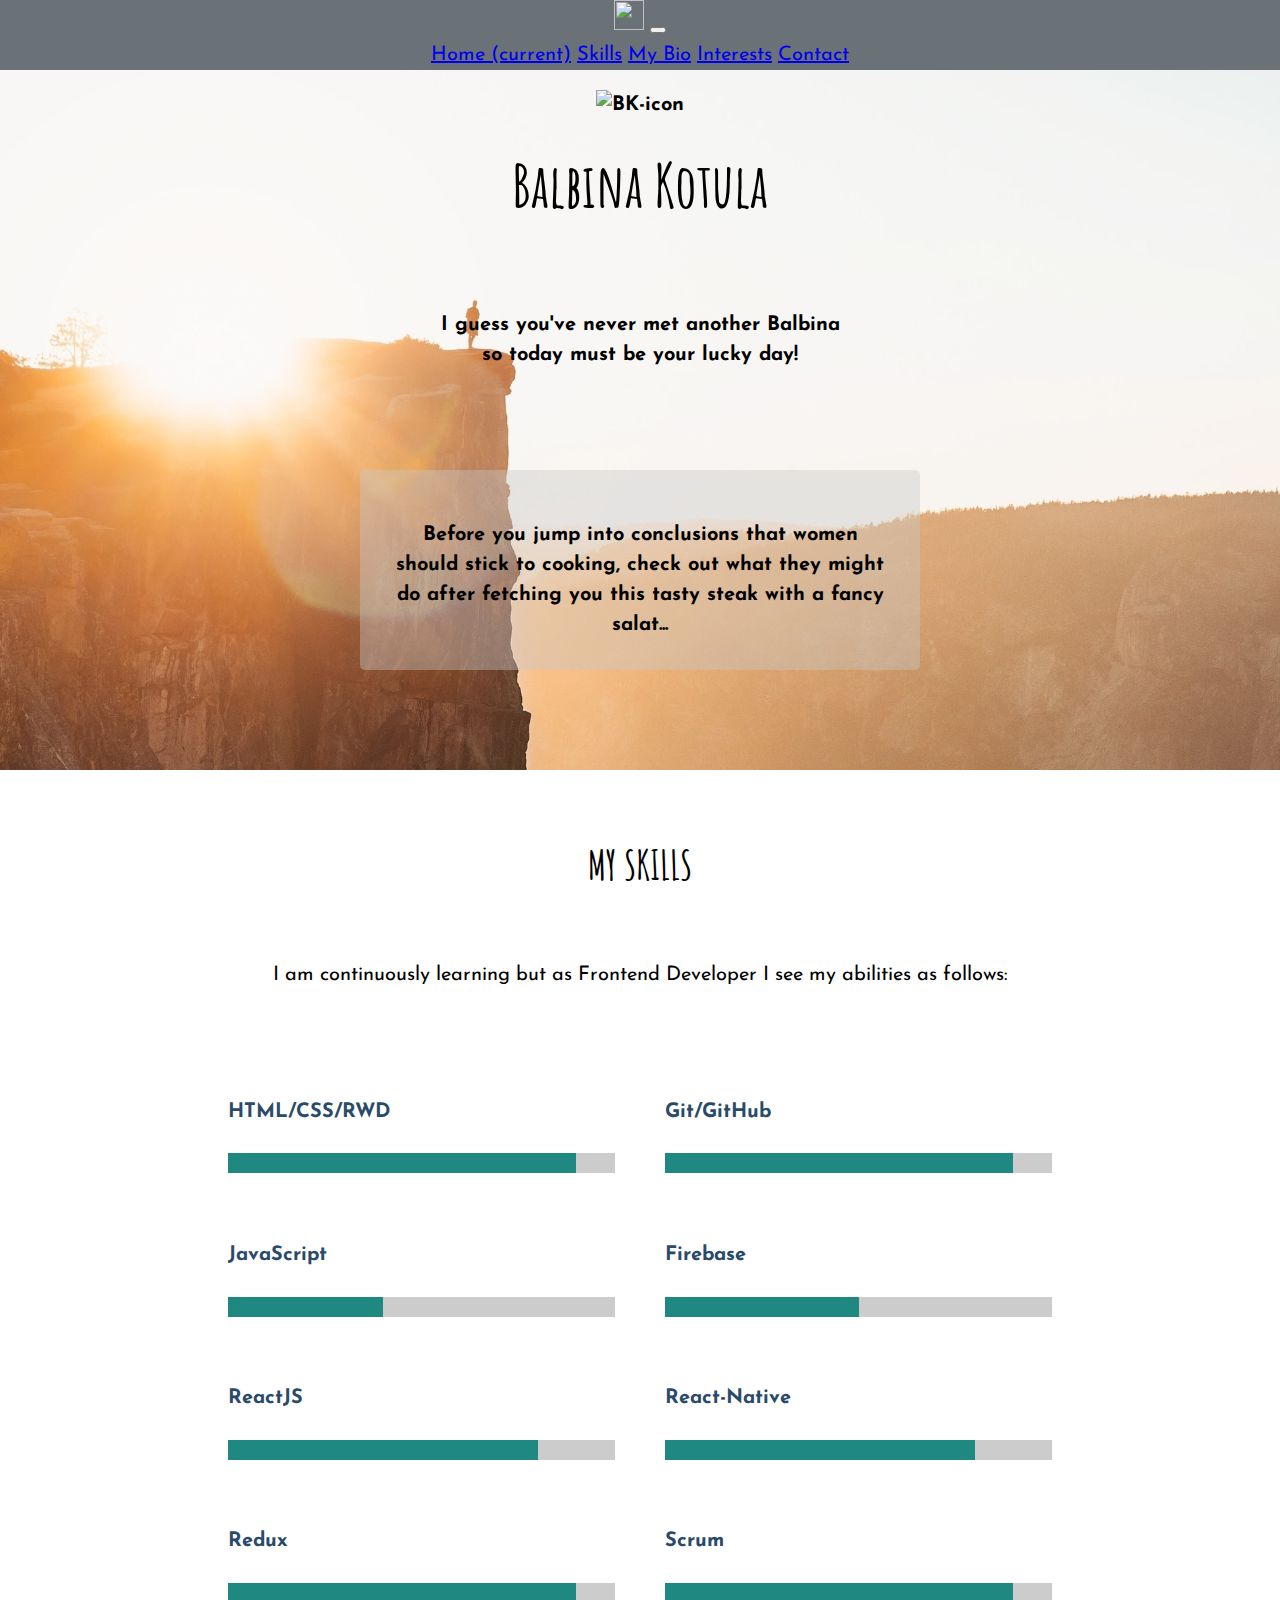
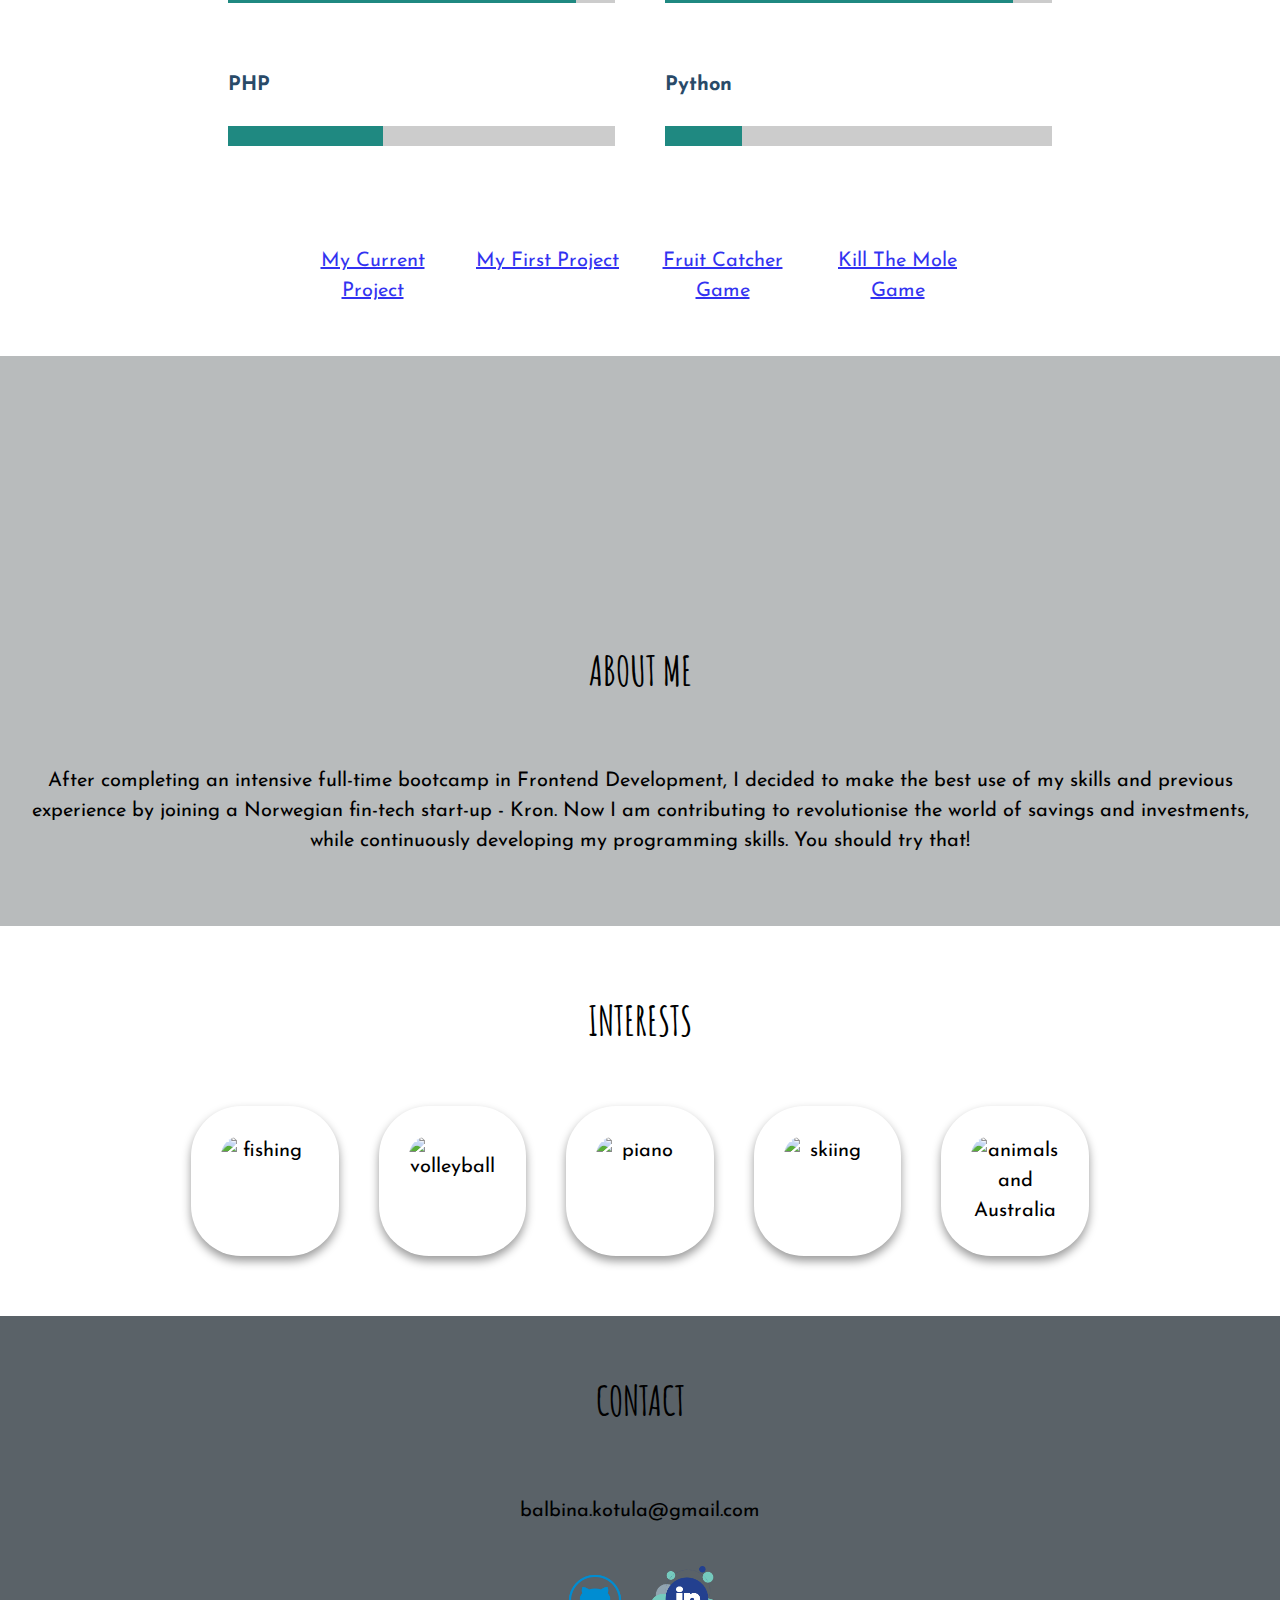
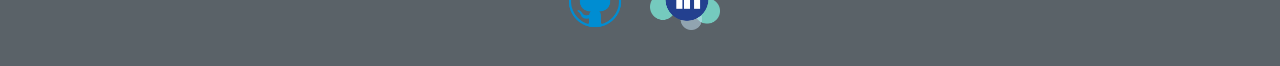
==== commit 1598ed53: "Update current project" ====
--- a/index.html
+++ b/index.html
@@ -69,17 +69,21 @@
       <div class="background-02">
         <div class="skills">
           <h2>MY SKILLS</h2>
-          <p>I am continuously learning but as Junior Front-end Developer I see my abilities as follows:</p>
+          <p>I am continuously learning but as Frontend Developer I see my abilities as follows:</p>
           <div id="skills__list">           
           </div>
         </div>
         <div class="skills__links">
-          <a href="http://krety-zaglady.jfdd10.is-academy.pl/" target="_blank" class="btn btn-dark btn-lg btn-block"
+          <a href="https://apps.apple.com/us/app/kron-din-nye-sparekonto/id1286657804" target="_blank" class="btn btn-dark btn-lg btn-block"
             role="button">My
             Current
             Project</a>
-          <a href="./catch the fruits/index.html" target="_blank" class="btn btn-secondary btn-lg btn-block" role="button">Fruit Catcher Game</a>
-          <a href="./Kill The Mole/index.html" target="_blank" class="btn btn-dark btn-lg btn-block" role="button">Kill The Mole Game</a>
+          <a href="http://krety-zaglady.jfdd10.is-academy.pl/" target="_blank" class="btn btn-secondary btn-lg btn-block"
+            role="button">My
+            First
+            Project</a>
+          <a href="./catch the fruits/index.html" target="_blank" class="btn btn-dark btn-lg btn-block" role="button">Fruit Catcher Game</a>
+          <a href="./Kill The Mole/index.html" target="_blank" class="btn btn-secondary btn-lg btn-block" role="button">Kill The Mole Game</a>
         </div>
       </div>
     </div>
@@ -90,12 +94,9 @@
       <div class="background-about-me">
         <div class="about-me__content">
           <h2>ABOUT ME</h2>
-          <p>After completing an intensive full-time course in Front-end Development and digging deeper into the
-            subjects
-            of HTML, CSS, Javascript and React, I decided to make the best use of my skills and previous experience by
-            facing new challenges in my professional life.
-            My fundament is reliability, curiosity, flexibility and professionalism. This is why I believe Web
-            Development is a perfect area for my own development.</p>
+          <p>After completing an intensive full-time bootcamp in Frontend Development, I decided to make the best use of my skills and previous experience by
+            joining a Norwegian fin-tech start-up - Kron.
+            Now I am contributing to revolutionise the world of savings and investments, while continuously developing my programming skills. You should try that!</p>
         </div>
       </div>
     </div>
--- a/main.css
+++ b/main.css
@@ -95,8 +95,7 @@
   flex-wrap: wrap;
   justify-content: center;
   max-width: 860px;
-  padding-top: 30px;
-  padding-bottom: 60px;
+  padding: 60px;
 }
 
 .skill__list_element {
@@ -104,6 +103,7 @@
   flex-direction: column;
   width: 45%;
   padding-bottom: 15px;
+  margin-bottom: 25px;
 }
 
 .skill__list_element:nth-child(2n) {
@@ -111,8 +111,8 @@
 }
 
 .skill__list_element_title {
-  margin-bottom: 0px;
-  color: #000000;
+  text-align: start;
+  color: #294a68;
 }
 
 .skill__level_wrapper {
@@ -125,17 +125,22 @@
   background-color: #1f8981;
 }
 
-@media only screen and (max-width: 600px) {
-  #skill__list {
+@media only screen and (max-width: 699px) {
+  #skills__list {
     justify-content: flex-start;
+    min-width: 450px;
   }
 
   .skill__list_element {
-    width: 51%;
+    width: 45%;
   }
 
   .skill__list_element:nth-child(2n) {
-    margin-left: 0px;
+    margin-left: 20px;
+  }
+
+  .skill__list_element_title {
+    font-size: 1.2rem;
   }
 }
 
